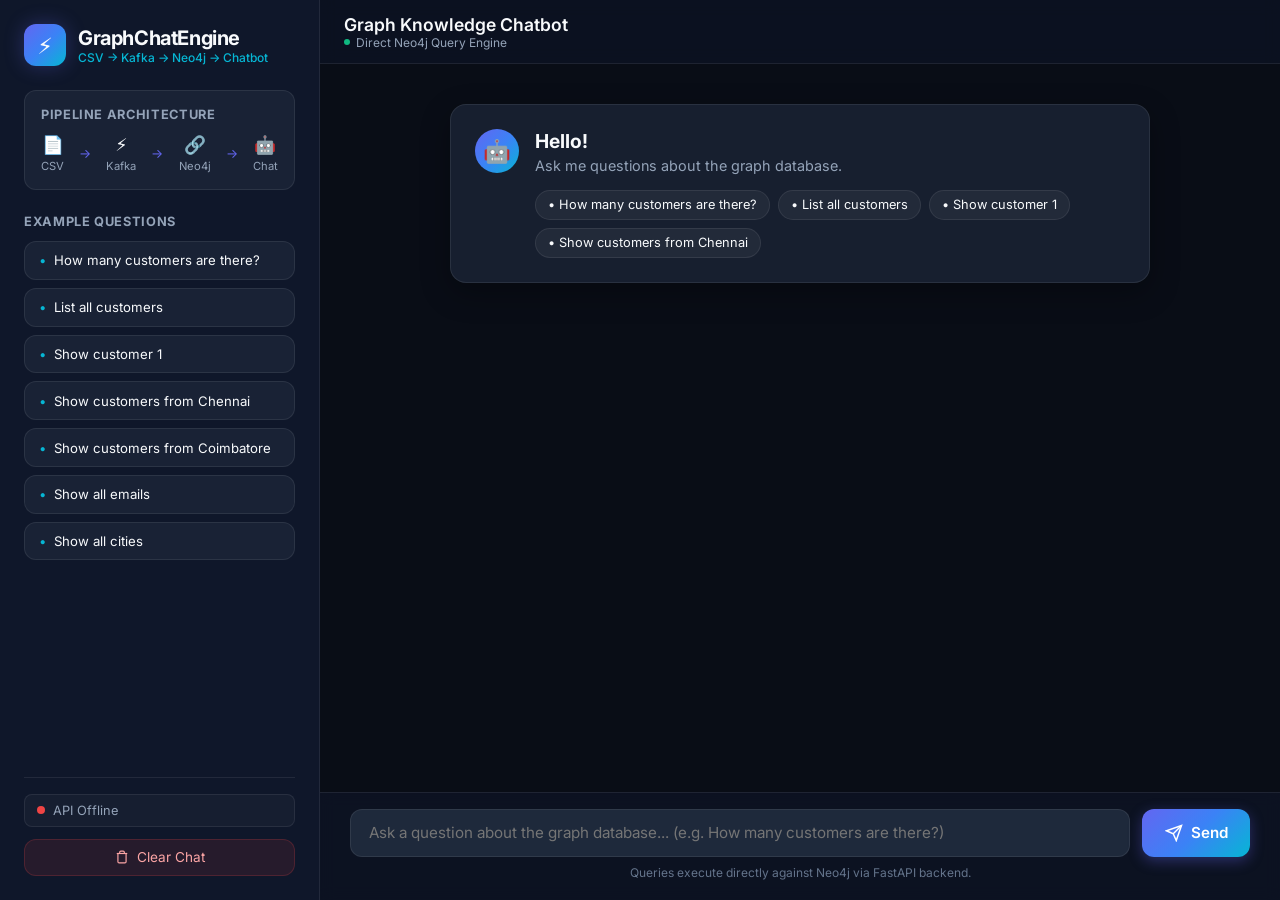
==== ui/index.html @ 2dbe1576 "first & final commit" ====
<!DOCTYPE html>
<html lang="en">
<head>
  <meta charset="UTF-8" />
  <meta name="viewport" content="width=device-width, initial-scale=1.0" />
  <meta name="description" content="GraphChatEngine – CSV → Kafka → Neo4j Knowledge Graph Chatbot Interface" />
  <title>GraphChatEngine | Graph Knowledge Chatbot</title>
  
  <!-- Google Fonts: Inter -->
  <link rel="preconnect" href="https://fonts.googleapis.com">
  <link rel="preconnect" href="https://fonts.gstatic.com" crossorigin>
  <link href="https://fonts.googleapis.com/css2?family=Inter:wght@300;400;500;600;700&display=swap" rel="stylesheet">
  
  <link rel="stylesheet" href="style.css" />
</head>
<body>
  <div class="app-layout">
    <!-- Left Sidebar -->
    <aside class="sidebar">
      <div class="brand">
        <div class="brand-icon">⚡</div>
        <div class="brand-text">
          <h1>GraphChatEngine</h1>
          <p class="subtitle">CSV → Kafka → Neo4j → Chatbot</p>
        </div>
      </div>

      <!-- Pipeline Status Card -->
      <div class="pipeline-card">
        <h3>Pipeline Architecture</h3>
        <div class="pipeline-steps">
          <div class="p-step">
            <span class="p-icon">📄</span>
            <span class="p-name">CSV</span>
          </div>
          <span class="p-arrow">→</span>
          <div class="p-step">
            <span class="p-icon">⚡</span>
            <span class="p-name">Kafka</span>
          </div>
          <span class="p-arrow">→</span>
          <div class="p-step">
            <span class="p-icon">🔗</span>
            <span class="p-name">Neo4j</span>
          </div>
          <span class="p-arrow">→</span>
          <div class="p-step">
            <span class="p-icon">🤖</span>
            <span class="p-name">Chat</span>
          </div>
        </div>
      </div>

      <!-- Quick Example Questions -->
      <div class="sidebar-section">
        <h3>Example Questions</h3>
        <div class="quick-chips">
          <button class="quick-chip" onclick="askPreset('How many customers are there?')">
            <span class="chip-dot">•</span> How many customers are there?
          </button>
          <button class="quick-chip" onclick="askPreset('List all customers')">
            <span class="chip-dot">•</span> List all customers
          </button>
          <button class="quick-chip" onclick="askPreset('Show customer 1')">
            <span class="chip-dot">•</span> Show customer 1
          </button>
          <button class="quick-chip" onclick="askPreset('Show customers from Chennai')">
            <span class="chip-dot">•</span> Show customers from Chennai
          </button>
          <button class="quick-chip" onclick="askPreset('Show customers from Coimbatore')">
            <span class="chip-dot">•</span> Show customers from Coimbatore
          </button>
          <button class="quick-chip" onclick="askPreset('Show all emails')">
            <span class="chip-dot">•</span> Show all emails
          </button>
          <button class="quick-chip" onclick="askPreset('Show all cities')">
            <span class="chip-dot">•</span> Show all cities
          </button>
        </div>
      </div>

      <!-- System Health Indicator -->
      <div class="sidebar-footer">
        <div class="health-badge" id="healthBadge">
          <span class="health-dot" id="healthDot"></span>
          <span id="healthStatus">Checking API...</span>
        </div>
        <button class="clear-btn" id="clearBtnSidebar" onclick="clearChat()">
          <svg width="14" height="14" viewBox="0 0 24 24" fill="none" stroke="currentColor" stroke-width="2">
            <polyline points="3 6 5 6 21 6"></polyline>
            <path d="M19 6v14a2 2 0 0 1-2 2H7a2 2 0 0 1-2-2V6m3 0V4a2 2 0 0 1 2-2h4a2 2 0 0 1 2 2v2"></path>
          </svg>
          Clear Chat
        </button>
      </div>
    </aside>

    <!-- Main Chat Window -->
    <main class="main-chat">
      <!-- Chat Header -->
      <header class="chat-header">
        <div class="header-info">
          <h2>Graph Knowledge Chatbot</h2>
          <span class="connection-status">
            <span class="status-indicator"></span> Direct Neo4j Query Engine
          </span>
        </div>
        <button class="clear-btn-mobile" onclick="clearChat()">Clear Chat</button>
      </header>

      <!-- Scrollable Conversation Log -->
      <div class="chat-log" id="chatLog">
        <!-- Welcome Message -->
        <div class="welcome-card" id="welcomeCard">
          <div class="bot-avatar">🤖</div>
          <div class="welcome-content">
            <h2>Hello!</h2>
            <p>Ask me questions about the graph database.</p>
            <div class="welcome-chips">
              <button class="welcome-chip" onclick="askPreset('How many customers are there?')">
                • How many customers are there?
              </button>
              <button class="welcome-chip" onclick="askPreset('List all customers')">
                • List all customers
              </button>
              <button class="welcome-chip" onclick="askPreset('Show customer 1')">
                • Show customer 1
              </button>
              <button class="welcome-chip" onclick="askPreset('Show customers from Chennai')">
                • Show customers from Chennai
              </button>
            </div>
          </div>
        </div>
      </div>

      <!-- Input Bar -->
      <div class="input-container">
        <form class="chat-form" id="chatForm" onsubmit="handleFormSubmit(event)">
          <input
            type="text"
            id="userInput"
            class="chat-input"
            placeholder="Ask a question about the graph database... (e.g. How many customers are there?)"
            autocomplete="off"
          />
          <button type="submit" id="sendBtn" class="send-btn" title="Send Question">
            <svg width="18" height="18" viewBox="0 0 24 24" fill="none" stroke="currentColor" stroke-width="2">
              <line x1="22" y1="2" x2="11" y2="13"></line>
              <polygon points="22 2 15 22 11 13 2 9 22 2"></polygon>
            </svg>
            <span>Send</span>
          </button>
        </form>
        <div class="input-footer">
          <span>Queries execute directly against Neo4j via FastAPI backend.</span>
        </div>
      </div>
    </main>
  </div>

  <script src="app.js"></script>
</body>
</html>
---- ui/style.css ----
/* =========================================================
   GraphChatEngine – Modern Chatbot UI Stylesheet
   Milestone 07: Frontend Chat Interface
   ========================================================= */

:root {
  --bg-primary: #090d16;
  --bg-secondary: #111827;
  --bg-sidebar: #0f172a;
  --bg-card: rgba(30, 41, 59, 0.7);
  --bg-card-solid: #1e293b;
  
  --border-color: rgba(255, 255, 255, 0.08);
  --border-hover: rgba(99, 102, 241, 0.4);
  
  --accent-primary: #6366f1;
  --accent-secondary: #3b82f6;
  --accent-cyan: #06b6d4;
  --accent-gradient: linear-gradient(135deg, #6366f1 0%, #3b82f6 50%, #06b6d4 100%);
  
  --user-bubble-bg: linear-gradient(135deg, #4f46e5 0%, #2563eb 100%);
  --bot-bubble-bg: #1e293b;
  
  --text-primary: #f8fafc;
  --text-secondary: #94a3b8;
  --text-muted: #64748b;
  
  --success: #10b981;
  --warning: #f59e0b;
  --error: #ef4444;
  
  --font-family: 'Inter', system-ui, -apple-system, sans-serif;
  --radius-lg: 1rem;
  --radius-md: 0.75rem;
  --radius-sm: 0.5rem;
}

*, *::before, *::after {
  box-sizing: border-box;
  margin: 0;
  padding: 0;
}

html, body {
  height: 100%;
  width: 100%;
  font-family: var(--font-family);
  background-color: var(--bg-primary);
  color: var(--text-primary);
  overflow: hidden;
}

/* App Layout */
.app-layout {
  display: flex;
  height: 100vh;
  width: 100vw;
}

/* ---------- Left Sidebar ---------- */
.sidebar {
  width: 320px;
  background-color: var(--bg-sidebar);
  border-right: 1px solid var(--border-color);
  display: flex;
  flex-direction: column;
  padding: 1.5rem;
  gap: 1.5rem;
  flex-shrink: 0;
}

.brand {
  display: flex;
  align-items: center;
  gap: 0.75rem;
}

.brand-icon {
  width: 42px;
  height: 42px;
  background: var(--accent-gradient);
  border-radius: var(--radius-md);
  display: flex;
  align-items: center;
  justify-content: center;
  font-size: 1.4rem;
  box-shadow: 0 0 20px rgba(99, 102, 241, 0.3);
}

.brand-text h1 {
  font-size: 1.25rem;
  font-weight: 700;
  letter-spacing: -0.02em;
}

.brand-text .subtitle {
  font-size: 0.75rem;
  color: var(--accent-cyan);
  font-weight: 500;
}

/* Pipeline Card */
.pipeline-card {
  background: var(--bg-card);
  border: 1px solid var(--border-color);
  border-radius: var(--radius-md);
  padding: 1rem;
}

.pipeline-card h3 {
  font-size: 0.8rem;
  text-transform: uppercase;
  letter-spacing: 0.05em;
  color: var(--text-secondary);
  margin-bottom: 0.75rem;
}

.pipeline-steps {
  display: flex;
  align-items: center;
  justify-content: space-between;
}

.p-step {
  display: flex;
  flex-direction: column;
  align-items: center;
  gap: 0.25rem;
}

.p-icon {
  font-size: 1.1rem;
}

.p-name {
  font-size: 0.7rem;
  color: var(--text-secondary);
}

.p-arrow {
  font-size: 0.8rem;
  color: var(--accent-primary);
}

/* Sidebar Section & Chips */
.sidebar-section {
  display: flex;
  flex-direction: column;
  gap: 0.75rem;
  flex: 1;
  overflow-y: auto;
}

.sidebar-section h3 {
  font-size: 0.8rem;
  text-transform: uppercase;
  letter-spacing: 0.05em;
  color: var(--text-secondary);
}

.quick-chips {
  display: flex;
  flex-direction: column;
  gap: 0.5rem;
}

.quick-chip {
  background: var(--bg-card);
  border: 1px solid var(--border-color);
  border-radius: var(--radius-md);
  color: var(--text-primary);
  padding: 0.65rem 0.85rem;
  font-size: 0.825rem;
  font-family: inherit;
  text-align: left;
  cursor: pointer;
  transition: all 0.2s ease;
  display: flex;
  align-items: center;
  gap: 0.5rem;
}

.quick-chip:hover {
  background: rgba(99, 102, 241, 0.15);
  border-color: var(--accent-primary);
  transform: translateX(4px);
}

.chip-dot {
  color: var(--accent-cyan);
}

/* Sidebar Footer & Health */
.sidebar-footer {
  display: flex;
  flex-direction: column;
  gap: 0.75rem;
  padding-top: 1rem;
  border-top: 1px solid var(--border-color);
}

.health-badge {
  display: flex;
  align-items: center;
  gap: 0.5rem;
  font-size: 0.8rem;
  color: var(--text-secondary);
  background: rgba(255, 255, 255, 0.03);
  padding: 0.5rem 0.75rem;
  border-radius: var(--radius-sm);
  border: 1px solid var(--border-color);
}

.health-dot {
  width: 8px;
  height: 8px;
  border-radius: 50%;
  background-color: var(--warning);
}

.health-dot.online {
  background-color: var(--success);
  box-shadow: 0 0 8px var(--success);
}

.health-dot.offline {
  background-color: var(--error);
}

.clear-btn {
  background: rgba(239, 68, 68, 0.1);
  border: 1px solid rgba(239, 68, 68, 0.2);
  color: #fca5a5;
  padding: 0.6rem 1rem;
  border-radius: var(--radius-md);
  font-size: 0.85rem;
  font-family: inherit;
  cursor: pointer;
  display: flex;
  align-items: center;
  justify-content: center;
  gap: 0.5rem;
  transition: all 0.2s ease;
}

.clear-btn:hover {
  background: rgba(239, 68, 68, 0.2);
  border-color: var(--error);
}

/* ---------- Main Chat Window ---------- */
.main-chat {
  flex: 1;
  display: flex;
  flex-direction: column;
  background-color: var(--bg-primary);
}

.chat-header {
  height: 64px;
  padding: 0 1.5rem;
  border-bottom: 1px solid var(--border-color);
  display: flex;
  align-items: center;
  justify-content: space-between;
  background: rgba(15, 23, 42, 0.5);
  backdrop-filter: blur(8px);
}

.header-info h2 {
  font-size: 1.1rem;
  font-weight: 600;
}

.connection-status {
  font-size: 0.75rem;
  color: var(--text-secondary);
  display: flex;
  align-items: center;
  gap: 0.4rem;
}

.status-indicator {
  width: 6px;
  height: 6px;
  border-radius: 50%;
  background: var(--success);
}

.clear-btn-mobile {
  display: none;
  background: rgba(239, 68, 68, 0.15);
  border: 1px solid rgba(239, 68, 68, 0.3);
  color: #fca5a5;
  padding: 0.4rem 0.75rem;
  border-radius: var(--radius-sm);
  font-size: 0.75rem;
  cursor: pointer;
}

/* Chat Log Area */
.chat-log {
  flex: 1;
  overflow-y: auto;
  padding: 1.5rem;
  display: flex;
  flex-direction: column;
  gap: 1.25rem;
}

/* Welcome Card */
.welcome-card {
  background: var(--bg-card);
  border: 1px solid var(--border-color);
  border-radius: var(--radius-lg);
  padding: 1.5rem;
  display: flex;
  gap: 1rem;
  max-width: 700px;
  margin: 1rem auto;
  box-shadow: 0 10px 30px rgba(0, 0, 0, 0.3);
  animation: fadeIn 0.4s ease;
}

.bot-avatar {
  width: 44px;
  height: 44px;
  background: var(--accent-gradient);
  border-radius: 50%;
  display: flex;
  align-items: center;
  justify-content: center;
  font-size: 1.4rem;
  flex-shrink: 0;
}

.welcome-content h2 {
  font-size: 1.2rem;
  font-weight: 700;
  margin-bottom: 0.25rem;
}

.welcome-content p {
  color: var(--text-secondary);
  font-size: 0.9rem;
  margin-bottom: 1rem;
}

.welcome-chips {
  display: flex;
  flex-wrap: wrap;
  gap: 0.5rem;
}

.welcome-chip {
  background: rgba(255, 255, 255, 0.05);
  border: 1px solid var(--border-color);
  color: var(--text-primary);
  padding: 0.4rem 0.75rem;
  border-radius: 20px;
  font-size: 0.8rem;
  font-family: inherit;
  cursor: pointer;
  transition: all 0.2s ease;
}

.welcome-chip:hover {
  background: rgba(99, 102, 241, 0.2);
  border-color: var(--accent-primary);
}

/* Message Rows & Bubbles */
.message-row {
  display: flex;
  gap: 0.75rem;
  max-width: 80%;
  animation: messageSlide 0.3s cubic-bezier(0.16, 1, 0.3, 1);
}

.message-row.user {
  align-self: flex-end;
  flex-direction: row-reverse;
}

.message-row.bot {
  align-self: flex-start;
}

.avatar {
  width: 34px;
  height: 34px;
  border-radius: 50%;
  display: flex;
  align-items: center;
  justify-content: center;
  font-size: 1rem;
  flex-shrink: 0;
}

.user .avatar {
  background: var(--accent-secondary);
}

.bot .avatar {
  background: var(--accent-primary);
}

.bubble-container {
  display: flex;
  flex-direction: column;
  gap: 0.25rem;
}

.user .bubble-container {
  align-items: flex-end;
}

.bot .bubble-container {
  align-items: flex-start;
}

.bubble {
  padding: 0.85rem 1.15rem;
  border-radius: 1.25rem;
  font-size: 0.925rem;
  line-height: 1.5;
  white-space: pre-wrap;
  word-break: break-word;
  box-shadow: 0 4px 12px rgba(0, 0, 0, 0.15);
}

.user .bubble {
  background: var(--user-bubble-bg);
  color: white;
  border-bottom-right-radius: 0.25rem;
}

.bot .bubble {
  background: var(--bot-bubble-bg);
  color: var(--text-primary);
  border: 1px solid var(--border-color);
  border-bottom-left-radius: 0.25rem;
}

.message-meta {
  font-size: 0.7rem;
  color: var(--text-muted);
  padding: 0 0.25rem;
}

/* Typing Indicator Bubble */
.typing-indicator {
  display: flex;
  align-items: center;
  gap: 4px;
  padding: 0.75rem 1rem;
  background: var(--bot-bubble-bg);
  border: 1px solid var(--border-color);
  border-radius: 1.25rem;
  border-bottom-left-radius: 0.25rem;
  width: fit-content;
}

.typing-dot {
  width: 6px;
  height: 6px;
  background: var(--text-secondary);
  border-radius: 50%;
  animation: typingBounce 1.4s infinite ease-in-out both;
}

.typing-dot:nth-child(1) { animation-delay: -0.32s; }
.typing-dot:nth-child(2) { animation-delay: -0.16s; }

/* Input Bar */
.input-container {
  padding: 1rem 1.5rem 1.25rem;
  border-top: 1px solid var(--border-color);
  background: rgba(15, 23, 42, 0.6);
  backdrop-filter: blur(8px);
}

.chat-form {
  display: flex;
  gap: 0.75rem;
  max-width: 900px;
  margin: 0 auto;
}

.chat-input {
  flex: 1;
  background: var(--bg-card-solid);
  border: 1px solid var(--border-color);
  border-radius: var(--radius-md);
  padding: 0.85rem 1.15rem;
  color: var(--text-primary);
  font-size: 0.95rem;
  font-family: inherit;
  outline: none;
  transition: all 0.2s ease;
}

.chat-input:focus {
  border-color: var(--accent-primary);
  box-shadow: 0 0 0 3px rgba(99, 102, 241, 0.2);
}

.send-btn {
  background: var(--accent-gradient);
  border: none;
  color: white;
  padding: 0.85rem 1.4rem;
  border-radius: var(--radius-md);
  font-weight: 600;
  font-size: 0.95rem;
  font-family: inherit;
  cursor: pointer;
  display: flex;
  align-items: center;
  gap: 0.5rem;
  transition: all 0.2s ease;
  box-shadow: 0 4px 14px rgba(99, 102, 241, 0.35);
}

.send-btn:hover {
  transform: translateY(-1px);
  box-shadow: 0 6px 20px rgba(99, 102, 241, 0.5);
}

.send-btn:active {
  transform: translateY(0);
}

.input-footer {
  text-align: center;
  font-size: 0.75rem;
  color: var(--text-muted);
  margin-top: 0.5rem;
}

/* Animations */
@keyframes fadeIn {
  from { opacity: 0; transform: translateY(10px); }
  to { opacity: 1; transform: translateY(0); }
}

@keyframes messageSlide {
  from { opacity: 0; transform: translateY(8px); }
  to { opacity: 1; transform: translateY(0); }
}

@keyframes typingBounce {
  0%, 80%, 100% { transform: scale(0); }
  40% { transform: scale(1); }
}

/* Responsive Breakpoints */
@media (max-width: 768px) {
  .sidebar { display: none; }
  .clear-btn-mobile { display: block; }
  .message-row { max-width: 90%; }
}
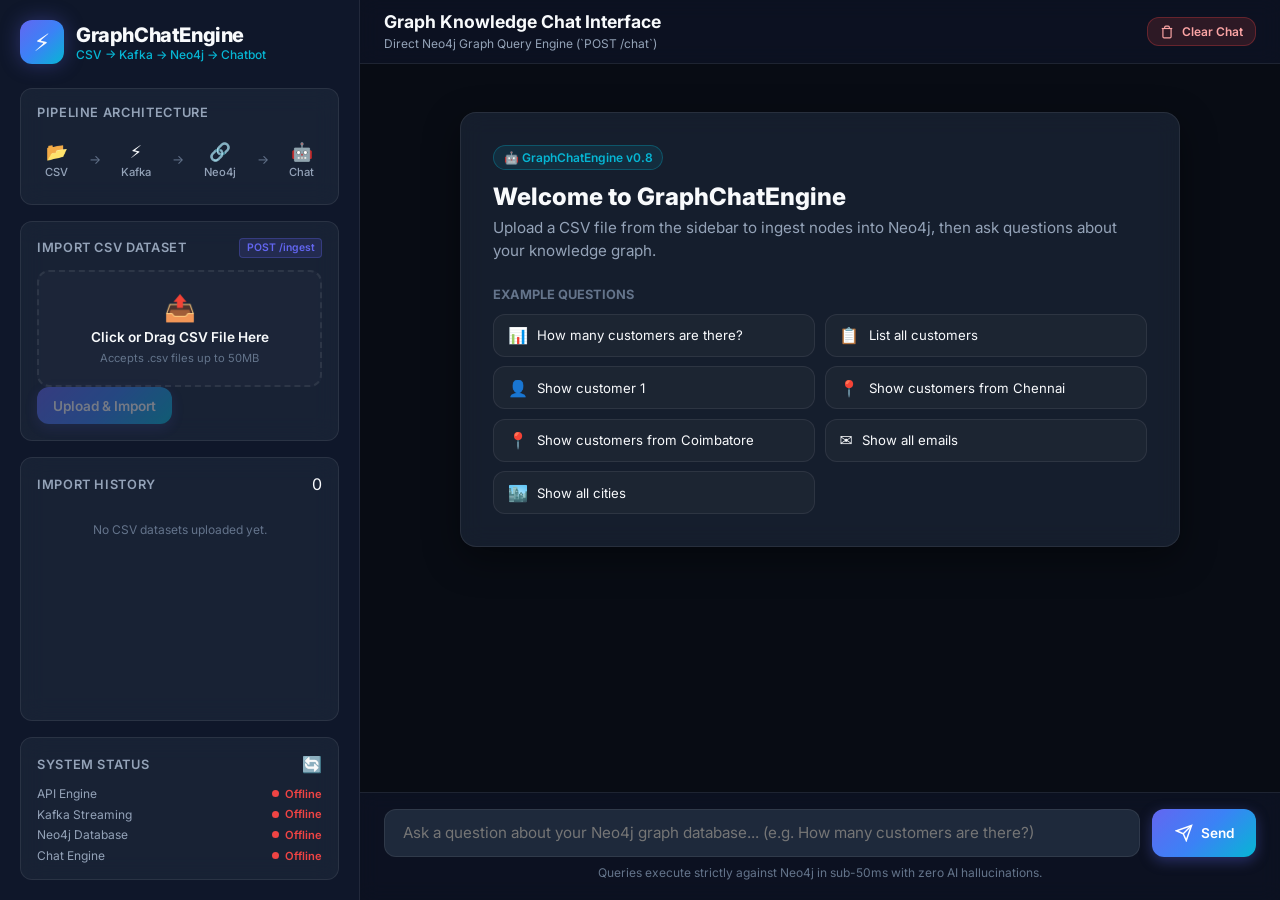
==== commit 5744250f: "update UI" ====
--- a/ui/index.html
+++ b/ui/index.html
@@ -3,20 +3,23 @@
 <head>
   <meta charset="UTF-8" />
   <meta name="viewport" content="width=device-width, initial-scale=1.0" />
-  <meta name="description" content="GraphChatEngine – CSV → Kafka → Neo4j Knowledge Graph Chatbot Interface" />
-  <title>GraphChatEngine | Graph Knowledge Chatbot</title>
+  <meta name="description" content="GraphChatEngine – CSV → Kafka → Neo4j Knowledge Graph Chatbot & Dashboard" />
+  <title>GraphChatEngine | Real-Time Knowledge Graph Dashboard</title>
   
   <!-- Google Fonts: Inter -->
   <link rel="preconnect" href="https://fonts.googleapis.com">
   <link rel="preconnect" href="https://fonts.gstatic.com" crossorigin>
-  <link href="https://fonts.googleapis.com/css2?family=Inter:wght@300;400;500;600;700&display=swap" rel="stylesheet">
+  <link href="https://fonts.googleapis.com/css2?family=Inter:wght@300;400;500;600;700;800&display=swap" rel="stylesheet">
   
   <link rel="stylesheet" href="style.css" />
 </head>
 <body>
-  <div class="app-layout">
-    <!-- Left Sidebar -->
+  <div class="app-dashboard">
+    
+    <!-- LEFT SIDEBAR -->
     <aside class="sidebar">
+      
+      <!-- Brand & Header -->
       <div class="brand">
         <div class="brand-icon">⚡</div>
         <div class="brand-text">
@@ -26,125 +29,226 @@
       </div>
 
       <!-- Pipeline Status Card -->
-      <div class="pipeline-card">
-        <h3>Pipeline Architecture</h3>
-        <div class="pipeline-steps">
-          <div class="p-step">
-            <span class="p-icon">📄</span>
-            <span class="p-name">CSV</span>
-          </div>
-          <span class="p-arrow">→</span>
-          <div class="p-step">
-            <span class="p-icon">⚡</span>
-            <span class="p-name">Kafka</span>
-          </div>
-          <span class="p-arrow">→</span>
-          <div class="p-step">
-            <span class="p-icon">🔗</span>
-            <span class="p-name">Neo4j</span>
-          </div>
-          <span class="p-arrow">→</span>
-          <div class="p-step">
-            <span class="p-icon">🤖</span>
-            <span class="p-name">Chat</span>
-          </div>
-        </div>
-      </div>
-
-      <!-- Quick Example Questions -->
-      <div class="sidebar-section">
-        <h3>Example Questions</h3>
-        <div class="quick-chips">
-          <button class="quick-chip" onclick="askPreset('How many customers are there?')">
-            <span class="chip-dot">•</span> How many customers are there?
+      <div class="card pipeline-card">
+        <div class="card-header">
+          <h3>Pipeline Architecture</h3>
+          <span class="live-dot pulse"></span>
+        </div>
+        <div class="pipeline-flow">
+          <div class="pipe-step" id="pipeCsv">
+            <span class="pipe-icon">📂</span>
+            <span class="pipe-label">CSV</span>
+          </div>
+          <span class="pipe-arrow" id="arrow1">→</span>
+          <div class="pipe-step" id="pipeKafka">
+            <span class="pipe-icon">⚡</span>
+            <span class="pipe-label">Kafka</span>
+          </div>
+          <span class="pipe-arrow" id="arrow2">→</span>
+          <div class="pipe-step" id="pipeNeo4j">
+            <span class="pipe-icon">🔗</span>
+            <span class="pipe-label">Neo4j</span>
+          </div>
+          <span class="pipe-arrow" id="arrow3">→</span>
+          <div class="pipe-step" id="pipeChat">
+            <span class="pipe-icon">🤖</span>
+            <span class="pipe-label">Chat</span>
+          </div>
+        </div>
+      </div>
+
+      <!-- CSV Upload Section -->
+      <div class="card upload-card" id="uploadCardSection">
+        <div class="card-header">
+          <h3>Import CSV Dataset</h3>
+          <span class="badge-mini">POST /ingest</span>
+        </div>
+
+        <form id="uploadForm" onsubmit="handleCsvUpload(event)">
+          <div class="file-drop-area" id="dropArea">
+            <input type="file" id="csvFileInput" accept=".csv" class="file-input" onchange="handleFileSelect(event)" />
+            <div class="drop-content" id="dropContent">
+              <span class="upload-icon">📤</span>
+              <p class="drop-text" id="dropText">Click or Drag CSV File Here</p>
+              <span class="drop-sub">Accepts .csv files up to 50MB</span>
+            </div>
+          </div>
+
+          <!-- Progress Bar Container (Hidden by default) -->
+          <div class="progress-container hidden" id="progressContainer">
+            <div class="progress-status">
+              <span id="progressStage">Uploading...</span>
+              <span id="progressPercent">0%</span>
+            </div>
+            <div class="progress-track">
+              <div class="progress-bar" id="progressBar"></div>
+            </div>
+          </div>
+
+          <button type="submit" id="uploadBtn" class="btn btn-primary" disabled>
+            <span>Upload & Import</span>
           </button>
-          <button class="quick-chip" onclick="askPreset('List all customers')">
-            <span class="chip-dot">•</span> List all customers
-          </button>
-          <button class="quick-chip" onclick="askPreset('Show customer 1')">
-            <span class="chip-dot">•</span> Show customer 1
-          </button>
-          <button class="quick-chip" onclick="askPreset('Show customers from Chennai')">
-            <span class="chip-dot">•</span> Show customers from Chennai
-          </button>
-          <button class="quick-chip" onclick="askPreset('Show customers from Coimbatore')">
-            <span class="chip-dot">•</span> Show customers from Coimbatore
-          </button>
-          <button class="quick-chip" onclick="askPreset('Show all emails')">
-            <span class="chip-dot">•</span> Show all emails
-          </button>
-          <button class="quick-chip" onclick="askPreset('Show all cities')">
-            <span class="chip-dot">•</span> Show all cities
-          </button>
-        </div>
-      </div>
-
-      <!-- System Health Indicator -->
-      <div class="sidebar-footer">
-        <div class="health-badge" id="healthBadge">
-          <span class="health-dot" id="healthDot"></span>
-          <span id="healthStatus">Checking API...</span>
-        </div>
-        <button class="clear-btn" id="clearBtnSidebar" onclick="clearChat()">
-          <svg width="14" height="14" viewBox="0 0 24 24" fill="none" stroke="currentColor" stroke-width="2">
-            <polyline points="3 6 5 6 21 6"></polyline>
-            <path d="M19 6v14a2 2 0 0 1-2 2H7a2 2 0 0 1-2-2V6m3 0V4a2 2 0 0 1 2-2h4a2 2 0 0 1 2 2v2"></path>
-          </svg>
-          Clear Chat
-        </button>
-      </div>
+        </form>
+
+        <!-- Upload Result Card (Displayed after successful ingest) -->
+        <div class="upload-result hidden" id="uploadResult">
+          <div class="result-header">
+            <span class="success-icon">✅</span>
+            <div>
+              <h4 id="resultFilename">customers.csv</h4>
+              <span class="result-status">Imported Successfully</span>
+            </div>
+          </div>
+          <div class="result-details">
+            <div class="res-row"><span>Rows Imported:</span> <strong id="resultRows">20</strong></div>
+            <div class="res-row"><span>Kafka Published:</span> <strong id="resultMessages">20</strong></div>
+            <div class="res-row"><span>Job ID:</span> <code id="resultJobId">bc123...</code></div>
+          </div>
+          <button class="btn btn-outline-sm" onclick="resetUploadForm()">Upload Another File</button>
+        </div>
+      </div>
+
+      <!-- Dataset Information Summary -->
+      <div class="card dataset-summary hidden" id="datasetSummaryCard">
+        <div class="card-header">
+          <h3>Active Dataset</h3>
+        </div>
+        <div class="summary-grid">
+          <div class="summary-item">
+            <span class="lbl">Dataset Name</span>
+            <strong id="dsName">-</strong>
+          </div>
+          <div class="summary-item">
+            <span class="lbl">Total Rows</span>
+            <strong id="dsRows">-</strong>
+          </div>
+          <div class="summary-item">
+            <span class="lbl">Graph Nodes</span>
+            <strong id="dsNodes">-</strong>
+          </div>
+          <div class="summary-item">
+            <span class="lbl">Last Imported</span>
+            <strong id="dsTime">-</strong>
+          </div>
+        </div>
+      </div>
+
+      <!-- Import History -->
+      <div class="card history-card">
+        <div class="card-header">
+          <h3>Import History</h3>
+          <span class="count-badge" id="historyCount">0</span>
+        </div>
+        <div class="history-list" id="historyList">
+          <div class="empty-history" id="emptyHistory">No CSV datasets uploaded yet.</div>
+        </div>
+      </div>
+
+      <!-- System Status Monitors -->
+      <div class="card status-card">
+        <div class="card-header">
+          <h3>System Status</h3>
+          <span class="refresh-icon" onclick="checkAllSystemStatus()" title="Refresh Status">🔄</span>
+        </div>
+        <div class="status-list">
+          <div class="status-row">
+            <span>API Engine</span>
+            <span class="st-badge" id="stApi"><span class="dot"></span> Checking...</span>
+          </div>
+          <div class="status-row">
+            <span>Kafka Streaming</span>
+            <span class="st-badge" id="stKafka"><span class="dot"></span> Checking...</span>
+          </div>
+          <div class="status-row">
+            <span>Neo4j Database</span>
+            <span class="st-badge" id="stNeo4j"><span class="dot"></span> Checking...</span>
+          </div>
+          <div class="status-row">
+            <span>Chat Engine</span>
+            <span class="st-badge" id="stChat"><span class="dot"></span> Checking...</span>
+          </div>
+        </div>
+      </div>
+
     </aside>
 
-    <!-- Main Chat Window -->
+    <!-- RIGHT MAIN CHAT AREA -->
     <main class="main-chat">
+      
       <!-- Chat Header -->
       <header class="chat-header">
-        <div class="header-info">
-          <h2>Graph Knowledge Chatbot</h2>
-          <span class="connection-status">
-            <span class="status-indicator"></span> Direct Neo4j Query Engine
-          </span>
-        </div>
-        <button class="clear-btn-mobile" onclick="clearChat()">Clear Chat</button>
+        <div class="header-left">
+          <h2>Graph Knowledge Chat Interface</h2>
+          <span class="header-sub">Direct Neo4j Graph Query Engine (`POST /chat`)</span>
+        </div>
+        <div class="header-actions">
+          <button class="btn btn-secondary-sm" onclick="clearChat()">
+            <svg width="14" height="14" viewBox="0 0 24 24" fill="none" stroke="currentColor" stroke-width="2">
+              <polyline points="3 6 5 6 21 6"></polyline>
+              <path d="M19 6v14a2 2 0 0 1-2 2H7a2 2 0 0 1-2-2V6m3 0V4a2 2 0 0 1 2-2h4a2 2 0 0 1 2 2v2"></path>
+            </svg>
+            Clear Chat
+          </button>
+        </div>
       </header>
 
-      <!-- Scrollable Conversation Log -->
+      <!-- Scrollable Conversation Area -->
       <div class="chat-log" id="chatLog">
-        <!-- Welcome Message -->
-        <div class="welcome-card" id="welcomeCard">
-          <div class="bot-avatar">🤖</div>
-          <div class="welcome-content">
-            <h2>Hello!</h2>
-            <p>Ask me questions about the graph database.</p>
-            <div class="welcome-chips">
-              <button class="welcome-chip" onclick="askPreset('How many customers are there?')">
-                • How many customers are there?
-              </button>
-              <button class="welcome-chip" onclick="askPreset('List all customers')">
-                • List all customers
-              </button>
-              <button class="welcome-chip" onclick="askPreset('Show customer 1')">
-                • Show customer 1
-              </button>
-              <button class="welcome-chip" onclick="askPreset('Show customers from Chennai')">
-                • Show customers from Chennai
-              </button>
-            </div>
-          </div>
-        </div>
-      </div>
-
-      <!-- Input Bar -->
-      <div class="input-container">
-        <form class="chat-form" id="chatForm" onsubmit="handleFormSubmit(event)">
+        
+        <!-- Welcome Screen -->
+        <div class="welcome-screen" id="welcomeCard">
+          <div class="welcome-badge">🤖 GraphChatEngine v0.8</div>
+          <h2>Welcome to GraphChatEngine</h2>
+          <p>Upload a CSV file from the sidebar to ingest nodes into Neo4j, then ask questions about your knowledge graph.</p>
+
+          <div class="welcome-examples">
+            <h3>Example Questions</h3>
+            <div class="chips-grid">
+              <button class="chip-btn" onclick="askPreset('How many customers are there?')">
+                <span class="chip-icon">📊</span>
+                <span>How many customers are there?</span>
+              </button>
+              <button class="chip-btn" onclick="askPreset('List all customers')">
+                <span class="chip-icon">📋</span>
+                <span>List all customers</span>
+              </button>
+              <button class="chip-btn" onclick="askPreset('Show customer 1')">
+                <span class="chip-icon">👤</span>
+                <span>Show customer 1</span>
+              </button>
+              <button class="chip-btn" onclick="askPreset('Show customers from Chennai')">
+                <span class="chip-icon">📍</span>
+                <span>Show customers from Chennai</span>
+              </button>
+              <button class="chip-btn" onclick="askPreset('Show customers from Coimbatore')">
+                <span class="chip-icon">📍</span>
+                <span>Show customers from Coimbatore</span>
+              </button>
+              <button class="chip-btn" onclick="askPreset('Show all emails')">
+                <span class="chip-icon">✉️</span>
+                <span>Show all emails</span>
+              </button>
+              <button class="chip-btn" onclick="askPreset('Show all cities')">
+                <span class="chip-icon">🏙️</span>
+                <span>Show all cities</span>
+              </button>
+            </div>
+          </div>
+        </div>
+
+      </div>
+
+      <!-- Chat Bottom Input Bar -->
+      <div class="chat-input-bar">
+        <form class="chat-form" id="chatForm" onsubmit="handleChatSubmit(event)">
           <input
             type="text"
             id="userInput"
             class="chat-input"
-            placeholder="Ask a question about the graph database... (e.g. How many customers are there?)"
+            placeholder="Ask a question about your Neo4j graph database... (e.g. How many customers are there?)"
             autocomplete="off"
           />
-          <button type="submit" id="sendBtn" class="send-btn" title="Send Question">
+          <button type="submit" id="sendBtn" class="btn btn-gradient">
             <svg width="18" height="18" viewBox="0 0 24 24" fill="none" stroke="currentColor" stroke-width="2">
               <line x1="22" y1="2" x2="11" y2="13"></line>
               <polygon points="22 2 15 22 11 13 2 9 22 2"></polygon>
@@ -153,10 +257,12 @@
           </button>
         </form>
         <div class="input-footer">
-          <span>Queries execute directly against Neo4j via FastAPI backend.</span>
-        </div>
-      </div>
+          <span>Queries execute strictly against Neo4j in sub-50ms with zero AI hallucinations.</span>
+        </div>
+      </div>
+
     </main>
+
   </div>
 
   <script src="app.js"></script>
--- a/ui/style.css
+++ b/ui/style.css
@@ -1,35 +1,34 @@
 /* =========================================================
-   GraphChatEngine – Modern Chatbot UI Stylesheet
-   Milestone 07: Frontend Chat Interface
+   GraphChatEngine – Professional Dashboard & Chat CSS
    ========================================================= */
 
 :root {
-  --bg-primary: #090d16;
-  --bg-secondary: #111827;
+  --bg-dark: #080c14;
   --bg-sidebar: #0f172a;
-  --bg-card: rgba(30, 41, 59, 0.7);
-  --bg-card-solid: #1e293b;
+  --bg-card: rgba(30, 41, 59, 0.65);
+  --bg-card-hover: rgba(30, 41, 59, 0.9);
+  --bg-input: #1e293b;
   
   --border-color: rgba(255, 255, 255, 0.08);
-  --border-hover: rgba(99, 102, 241, 0.4);
+  --border-active: rgba(99, 102, 241, 0.5);
   
-  --accent-primary: #6366f1;
-  --accent-secondary: #3b82f6;
-  --accent-cyan: #06b6d4;
-  --accent-gradient: linear-gradient(135deg, #6366f1 0%, #3b82f6 50%, #06b6d4 100%);
+  --primary-accent: #6366f1;
+  --secondary-accent: #3b82f6;
+  --cyan-accent: #06b6d4;
+  --purple-accent: #8b5cf6;
   
-  --user-bubble-bg: linear-gradient(135deg, #4f46e5 0%, #2563eb 100%);
-  --bot-bubble-bg: #1e293b;
+  --gradient-main: linear-gradient(135deg, #6366f1 0%, #3b82f6 50%, #06b6d4 100%);
+  --gradient-user: linear-gradient(135deg, #4f46e5 0%, #2563eb 100%);
   
-  --text-primary: #f8fafc;
-  --text-secondary: #94a3b8;
+  --text-main: #f8fafc;
+  --text-sub: #94a3b8;
   --text-muted: #64748b;
   
-  --success: #10b981;
-  --warning: #f59e0b;
-  --error: #ef4444;
+  --status-online: #10b981;
+  --status-warning: #f59e0b;
+  --status-offline: #ef4444;
   
-  --font-family: 'Inter', system-ui, -apple-system, sans-serif;
+  --font: 'Inter', system-ui, -apple-system, sans-serif;
   --radius-lg: 1rem;
   --radius-md: 0.75rem;
   --radius-sm: 0.5rem;
@@ -44,216 +43,360 @@
 html, body {
   height: 100%;
   width: 100%;
-  font-family: var(--font-family);
-  background-color: var(--bg-primary);
-  color: var(--text-primary);
+  font-family: var(--font);
+  background-color: var(--bg-dark);
+  color: var(--text-main);
   overflow: hidden;
 }
 
-/* App Layout */
-.app-layout {
+/* Dashboard Layout */
+.app-dashboard {
   display: flex;
   height: 100vh;
   width: 100vw;
 }
 
-/* ---------- Left Sidebar ---------- */
+/* ---------- LEFT SIDEBAR ---------- */
 .sidebar {
-  width: 320px;
+  width: 360px;
   background-color: var(--bg-sidebar);
   border-right: 1px solid var(--border-color);
   display: flex;
   flex-direction: column;
-  padding: 1.5rem;
-  gap: 1.5rem;
+  padding: 1.25rem;
+  gap: 1rem;
+  overflow-y: auto;
   flex-shrink: 0;
 }
 
+/* Brand */
 .brand {
   display: flex;
   align-items: center;
   gap: 0.75rem;
+  padding-bottom: 0.5rem;
 }
 
 .brand-icon {
-  width: 42px;
-  height: 42px;
-  background: var(--accent-gradient);
+  width: 44px;
+  height: 44px;
+  background: var(--gradient-main);
   border-radius: var(--radius-md);
   display: flex;
   align-items: center;
   justify-content: center;
-  font-size: 1.4rem;
-  box-shadow: 0 0 20px rgba(99, 102, 241, 0.3);
+  font-size: 1.5rem;
+  box-shadow: 0 0 20px rgba(99, 102, 241, 0.35);
 }
 
 .brand-text h1 {
   font-size: 1.25rem;
-  font-weight: 700;
+  font-weight: 800;
   letter-spacing: -0.02em;
 }
 
 .brand-text .subtitle {
   font-size: 0.75rem;
-  color: var(--accent-cyan);
+  color: var(--cyan-accent);
   font-weight: 500;
 }
 
-/* Pipeline Card */
-.pipeline-card {
+/* Generic Card */
+.card {
   background: var(--bg-card);
+  backdrop-filter: blur(12px);
   border: 1px solid var(--border-color);
   border-radius: var(--radius-md);
   padding: 1rem;
-}
-
-.pipeline-card h3 {
+  display: flex;
+  flex-direction: column;
+  gap: 0.75rem;
+}
+
+.card-header {
+  display: flex;
+  align-items: center;
+  justify-content: space-between;
+}
+
+.card-header h3 {
   font-size: 0.8rem;
   text-transform: uppercase;
   letter-spacing: 0.05em;
-  color: var(--text-secondary);
-  margin-bottom: 0.75rem;
-}
-
-.pipeline-steps {
+  color: var(--text-sub);
+  font-weight: 600;
+}
+
+.badge-mini {
+  font-size: 0.65rem;
+  background: rgba(99, 102, 241, 0.15);
+  border: 1px solid rgba(99, 102, 241, 0.3);
+  color: var(--primary-accent);
+  padding: 0.15rem 0.4rem;
+  border-radius: 4px;
+  font-weight: 600;
+}
+
+/* Pipeline Status */
+.pipeline-flow {
   display: flex;
   align-items: center;
   justify-content: space-between;
-}
-
-.p-step {
-  display: flex;
-  flex-direction: column;
-  align-items: center;
-  gap: 0.25rem;
-}
-
-.p-icon {
-  font-size: 1.1rem;
-}
-
-.p-name {
-  font-size: 0.7rem;
-  color: var(--text-secondary);
-}
-
-.p-arrow {
-  font-size: 0.8rem;
-  color: var(--accent-primary);
-}
-
-/* Sidebar Section & Chips */
-.sidebar-section {
-  display: flex;
-  flex-direction: column;
-  gap: 0.75rem;
-  flex: 1;
-  overflow-y: auto;
-}
-
-.sidebar-section h3 {
-  font-size: 0.8rem;
-  text-transform: uppercase;
-  letter-spacing: 0.05em;
-  color: var(--text-secondary);
-}
-
-.quick-chips {
-  display: flex;
-  flex-direction: column;
-  gap: 0.5rem;
-}
-
-.quick-chip {
-  background: var(--bg-card);
-  border: 1px solid var(--border-color);
-  border-radius: var(--radius-md);
-  color: var(--text-primary);
-  padding: 0.65rem 0.85rem;
-  font-size: 0.825rem;
-  font-family: inherit;
-  text-align: left;
+  padding: 0.25rem 0;
+}
+
+.pipe-step {
+  display: flex;
+  flex-direction: column;
+  align-items: center;
+  gap: 0.2rem;
+  padding: 0.3rem 0.5rem;
+  border-radius: var(--radius-sm);
+  transition: all 0.3s ease;
+}
+
+.pipe-step.active {
+  background: rgba(99, 102, 241, 0.25);
+  box-shadow: 0 0 12px rgba(99, 102, 241, 0.4);
+}
+
+.pipe-icon { font-size: 1.1rem; }
+.pipe-label { font-size: 0.7rem; color: var(--text-sub); font-weight: 500; }
+.pipe-arrow { font-size: 0.8rem; color: var(--text-muted); transition: color 0.3s; }
+.pipe-arrow.active { color: var(--cyan-accent); }
+
+/* File Drop Area */
+.file-drop-area {
+  position: relative;
+  border: 2px dashed var(--border-color);
+  border-radius: var(--radius-md);
+  padding: 1.25rem 1rem;
+  text-align: center;
   cursor: pointer;
   transition: all 0.2s ease;
-  display: flex;
-  align-items: center;
-  gap: 0.5rem;
-}
-
-.quick-chip:hover {
-  background: rgba(99, 102, 241, 0.15);
-  border-color: var(--accent-primary);
-  transform: translateX(4px);
-}
-
-.chip-dot {
-  color: var(--accent-cyan);
-}
-
-/* Sidebar Footer & Health */
-.sidebar-footer {
-  display: flex;
-  flex-direction: column;
-  gap: 0.75rem;
-  padding-top: 1rem;
-  border-top: 1px solid var(--border-color);
-}
-
-.health-badge {
-  display: flex;
-  align-items: center;
-  gap: 0.5rem;
-  font-size: 0.8rem;
-  color: var(--text-secondary);
-  background: rgba(255, 255, 255, 0.03);
-  padding: 0.5rem 0.75rem;
-  border-radius: var(--radius-sm);
-  border: 1px solid var(--border-color);
-}
-
-.health-dot {
-  width: 8px;
-  height: 8px;
-  border-radius: 50%;
-  background-color: var(--warning);
-}
-
-.health-dot.online {
-  background-color: var(--success);
-  box-shadow: 0 0 8px var(--success);
-}
-
-.health-dot.offline {
-  background-color: var(--error);
-}
-
-.clear-btn {
-  background: rgba(239, 68, 68, 0.1);
-  border: 1px solid rgba(239, 68, 68, 0.2);
-  color: #fca5a5;
-  padding: 0.6rem 1rem;
-  border-radius: var(--radius-md);
+  background: rgba(255, 255, 255, 0.02);
+}
+
+.file-drop-area:hover, .file-drop-area.dragover {
+  border-color: var(--primary-accent);
+  background: rgba(99, 102, 241, 0.08);
+}
+
+.file-input {
+  position: absolute;
+  top: 0; left: 0; width: 100%; height: 100%;
+  opacity: 0;
+  cursor: pointer;
+}
+
+.drop-content {
+  display: flex;
+  flex-direction: column;
+  align-items: center;
+  gap: 0.4rem;
+}
+
+.upload-icon { font-size: 1.6rem; }
+.drop-text { font-size: 0.85rem; font-weight: 600; color: var(--text-main); }
+.drop-sub { font-size: 0.7rem; color: var(--text-muted); }
+
+/* Buttons */
+.btn {
+  font-family: inherit;
   font-size: 0.85rem;
-  font-family: inherit;
+  font-weight: 600;
+  padding: 0.65rem 1rem;
+  border-radius: var(--radius-md);
+  border: none;
   cursor: pointer;
+  transition: all 0.2s ease;
   display: flex;
   align-items: center;
   justify-content: center;
   gap: 0.5rem;
-  transition: all 0.2s ease;
-}
-
-.clear-btn:hover {
-  background: rgba(239, 68, 68, 0.2);
-  border-color: var(--error);
-}
-
-/* ---------- Main Chat Window ---------- */
+}
+
+.btn-primary {
+  background: var(--gradient-main);
+  color: white;
+  box-shadow: 0 4px 14px rgba(99, 102, 241, 0.3);
+}
+
+.btn-primary:hover:not(:disabled) {
+  transform: translateY(-1px);
+  box-shadow: 0 6px 20px rgba(99, 102, 241, 0.5);
+}
+
+.btn-primary:disabled {
+  opacity: 0.4;
+  cursor: not-allowed;
+}
+
+.btn-outline-sm {
+  background: transparent;
+  border: 1px solid var(--border-color);
+  color: var(--text-sub);
+  font-size: 0.75rem;
+  padding: 0.4rem 0.75rem;
+  width: 100%;
+}
+
+.btn-outline-sm:hover {
+  border-color: var(--primary-accent);
+  color: var(--text-main);
+}
+
+.btn-secondary-sm {
+  background: rgba(239, 68, 68, 0.15);
+  border: 1px solid rgba(239, 68, 68, 0.3);
+  color: #fca5a5;
+  font-size: 0.75rem;
+  padding: 0.4rem 0.75rem;
+}
+
+.btn-secondary-sm:hover {
+  background: rgba(239, 68, 68, 0.3);
+}
+
+/* Progress Bar */
+.progress-container {
+  display: flex;
+  flex-direction: column;
+  gap: 0.3rem;
+}
+
+.progress-status {
+  display: flex;
+  justify-content: space-between;
+  font-size: 0.75rem;
+  color: var(--cyan-accent);
+}
+
+.progress-track {
+  height: 6px;
+  background: var(--bg-input);
+  border-radius: 3px;
+  overflow: hidden;
+}
+
+.progress-bar {
+  height: 100%;
+  width: 0%;
+  background: var(--gradient-main);
+  transition: width 0.3s ease;
+}
+
+/* Upload Result Card */
+.upload-result {
+  background: rgba(16, 185, 129, 0.1);
+  border: 1px solid rgba(16, 185, 129, 0.3);
+  border-radius: var(--radius-md);
+  padding: 0.85rem;
+  display: flex;
+  flex-direction: column;
+  gap: 0.6rem;
+}
+
+.result-header {
+  display: flex;
+  align-items: center;
+  gap: 0.6rem;
+}
+
+.result-header h4 { font-size: 0.875rem; font-weight: 700; }
+.result-status { font-size: 0.7rem; color: var(--status-online); font-weight: 600; }
+
+.result-details {
+  font-size: 0.75rem;
+  display: flex;
+  flex-direction: column;
+  gap: 0.25rem;
+}
+
+.res-row { display: flex; justify-content: space-between; color: var(--text-sub); }
+.res-row code { background: rgba(0,0,0,0.3); padding: 0.1rem 0.3rem; border-radius: 3px; color: var(--cyan-accent); }
+
+/* Dataset Summary */
+.summary-grid {
+  display: grid;
+  grid-template-columns: 1fr 1fr;
+  gap: 0.5rem;
+}
+
+.summary-item {
+  background: rgba(255,255,255,0.03);
+  border: 1px solid var(--border-color);
+  padding: 0.5rem 0.6rem;
+  border-radius: var(--radius-sm);
+  display: flex;
+  flex-direction: column;
+}
+
+.summary-item .lbl { font-size: 0.65rem; color: var(--text-muted); }
+.summary-item strong { font-size: 0.8rem; color: var(--text-main); }
+
+/* Import History */
+.history-card { flex: 1; min-height: 140px; }
+
+.history-list {
+  display: flex;
+  flex-direction: column;
+  gap: 0.4rem;
+  max-height: 180px;
+  overflow-y: auto;
+}
+
+.history-item {
+  background: rgba(255, 255, 255, 0.03);
+  border: 1px solid var(--border-color);
+  border-radius: var(--radius-sm);
+  padding: 0.5rem 0.65rem;
+  display: flex;
+  align-items: center;
+  justify-content: space-between;
+  font-size: 0.75rem;
+}
+
+.hist-name { font-weight: 600; color: var(--text-main); }
+.hist-sub { font-size: 0.65rem; color: var(--text-muted); }
+.empty-history { font-size: 0.75rem; color: var(--text-muted); text-align: center; padding: 1rem 0; }
+
+/* Status Monitors */
+.status-list { display: flex; flex-direction: column; gap: 0.35rem; }
+
+.status-row {
+  display: flex;
+  align-items: center;
+  justify-content: space-between;
+  font-size: 0.75rem;
+  color: var(--text-sub);
+}
+
+.st-badge {
+  display: flex;
+  align-items: center;
+  gap: 0.35rem;
+  font-size: 0.7rem;
+  font-weight: 600;
+}
+
+.st-badge .dot {
+  width: 7px;
+  height: 7px;
+  border-radius: 50%;
+  background: var(--status-offline);
+}
+
+.st-badge.online .dot { background: var(--status-online); box-shadow: 0 0 6px var(--status-online); }
+.st-badge.online { color: var(--status-online); }
+.st-badge.offline { color: var(--status-offline); }
+
+/* ---------- RIGHT MAIN CHAT AREA ---------- */
 .main-chat {
   flex: 1;
   display: flex;
   flex-direction: column;
-  background-color: var(--bg-primary);
+  background-color: var(--bg-dark);
 }
 
 .chat-header {
@@ -263,40 +406,12 @@
   display: flex;
   align-items: center;
   justify-content: space-between;
-  background: rgba(15, 23, 42, 0.5);
-  backdrop-filter: blur(8px);
-}
-
-.header-info h2 {
-  font-size: 1.1rem;
-  font-weight: 600;
-}
-
-.connection-status {
-  font-size: 0.75rem;
-  color: var(--text-secondary);
-  display: flex;
-  align-items: center;
-  gap: 0.4rem;
-}
-
-.status-indicator {
-  width: 6px;
-  height: 6px;
-  border-radius: 50%;
-  background: var(--success);
-}
-
-.clear-btn-mobile {
-  display: none;
-  background: rgba(239, 68, 68, 0.15);
-  border: 1px solid rgba(239, 68, 68, 0.3);
-  color: #fca5a5;
-  padding: 0.4rem 0.75rem;
-  border-radius: var(--radius-sm);
-  font-size: 0.75rem;
-  cursor: pointer;
-}
+  background: rgba(15, 23, 42, 0.6);
+  backdrop-filter: blur(10px);
+}
+
+.header-left h2 { font-size: 1.1rem; font-weight: 700; }
+.header-sub { font-size: 0.75rem; color: var(--text-sub); }
 
 /* Chat Log Area */
 .chat-log {
@@ -308,116 +423,90 @@
   gap: 1.25rem;
 }
 
-/* Welcome Card */
-.welcome-card {
+/* Welcome Screen */
+.welcome-screen {
   background: var(--bg-card);
+  backdrop-filter: blur(12px);
   border: 1px solid var(--border-color);
   border-radius: var(--radius-lg);
-  padding: 1.5rem;
-  display: flex;
-  gap: 1rem;
-  max-width: 700px;
-  margin: 1rem auto;
-  box-shadow: 0 10px 30px rgba(0, 0, 0, 0.3);
+  padding: 2rem;
+  max-width: 720px;
+  margin: 1.5rem auto;
+  box-shadow: 0 12px 36px rgba(0, 0, 0, 0.4);
   animation: fadeIn 0.4s ease;
 }
 
-.bot-avatar {
-  width: 44px;
-  height: 44px;
-  background: var(--accent-gradient);
-  border-radius: 50%;
-  display: flex;
-  align-items: center;
-  justify-content: center;
-  font-size: 1.4rem;
-  flex-shrink: 0;
-}
-
-.welcome-content h2 {
-  font-size: 1.2rem;
-  font-weight: 700;
-  margin-bottom: 0.25rem;
-}
-
-.welcome-content p {
-  color: var(--text-secondary);
-  font-size: 0.9rem;
-  margin-bottom: 1rem;
-}
-
-.welcome-chips {
-  display: flex;
-  flex-wrap: wrap;
-  gap: 0.5rem;
-}
-
-.welcome-chip {
-  background: rgba(255, 255, 255, 0.05);
-  border: 1px solid var(--border-color);
-  color: var(--text-primary);
-  padding: 0.4rem 0.75rem;
+.welcome-badge {
+  display: inline-block;
+  font-size: 0.75rem;
+  font-weight: 600;
+  color: var(--cyan-accent);
+  background: rgba(6, 182, 212, 0.1);
+  padding: 0.25rem 0.6rem;
   border-radius: 20px;
-  font-size: 0.8rem;
+  border: 1px solid rgba(6, 182, 212, 0.3);
+  margin-bottom: 0.75rem;
+}
+
+.welcome-screen h2 { font-size: 1.5rem; font-weight: 800; margin-bottom: 0.4rem; }
+.welcome-screen p { color: var(--text-sub); font-size: 0.95rem; margin-bottom: 1.5rem; line-height: 1.5; }
+
+.welcome-examples h3 { font-size: 0.8rem; text-transform: uppercase; color: var(--text-muted); margin-bottom: 0.75rem; }
+
+.chips-grid {
+  display: grid;
+  grid-template-columns: repeat(auto-fit, minmax(220px, 1fr));
+  gap: 0.6rem;
+}
+
+.chip-btn {
+  background: rgba(255, 255, 255, 0.03);
+  border: 1px solid var(--border-color);
+  border-radius: var(--radius-md);
+  padding: 0.65rem 0.85rem;
+  color: var(--text-main);
+  font-size: 0.825rem;
   font-family: inherit;
   cursor: pointer;
+  text-align: left;
+  display: flex;
+  align-items: center;
+  gap: 0.6rem;
   transition: all 0.2s ease;
 }
 
-.welcome-chip:hover {
-  background: rgba(99, 102, 241, 0.2);
-  border-color: var(--accent-primary);
-}
-
-/* Message Rows & Bubbles */
-.message-row {
+.chip-btn:hover {
+  background: rgba(99, 102, 241, 0.15);
+  border-color: var(--primary-accent);
+  transform: translateY(-2px);
+}
+
+.chip-icon { font-size: 1rem; }
+
+/* Message Row & Bubbles */
+.msg-row {
   display: flex;
   gap: 0.75rem;
-  max-width: 80%;
+  max-width: 82%;
   animation: messageSlide 0.3s cubic-bezier(0.16, 1, 0.3, 1);
 }
 
-.message-row.user {
-  align-self: flex-end;
-  flex-direction: row-reverse;
-}
-
-.message-row.bot {
-  align-self: flex-start;
-}
+.msg-row.user { align-self: flex-end; flex-direction: row-reverse; }
+.msg-row.bot { align-self: flex-start; }
 
 .avatar {
-  width: 34px;
-  height: 34px;
+  width: 36px; height: 36px;
   border-radius: 50%;
-  display: flex;
-  align-items: center;
-  justify-content: center;
-  font-size: 1rem;
-  flex-shrink: 0;
-}
-
-.user .avatar {
-  background: var(--accent-secondary);
-}
-
-.bot .avatar {
-  background: var(--accent-primary);
-}
-
-.bubble-container {
-  display: flex;
-  flex-direction: column;
-  gap: 0.25rem;
-}
-
-.user .bubble-container {
-  align-items: flex-end;
-}
-
-.bot .bubble-container {
-  align-items: flex-start;
-}
+  display: flex; align-items: center; justify-content: center;
+  font-size: 1rem; flex-shrink: 0;
+}
+
+.user .avatar { background: var(--secondary-accent); }
+.bot .avatar { background: var(--gradient-main); }
+
+.bubble-wrap { display: flex; flex-direction: column; gap: 0.25rem; }
+.user .bubble-wrap { align-items: flex-end; }
+.bot .bubble-wrap { align-items: flex-start; }
 
 .bubble {
   padding: 0.85rem 1.15rem;
@@ -426,45 +515,37 @@
   line-height: 1.5;
   white-space: pre-wrap;
   word-break: break-word;
-  box-shadow: 0 4px 12px rgba(0, 0, 0, 0.15);
+  box-shadow: 0 4px 14px rgba(0, 0, 0, 0.2);
 }
 
 .user .bubble {
-  background: var(--user-bubble-bg);
+  background: var(--gradient-user);
   color: white;
   border-bottom-right-radius: 0.25rem;
 }
 
 .bot .bubble {
-  background: var(--bot-bubble-bg);
-  color: var(--text-primary);
+  background: var(--bg-card-solid);
+  color: var(--text-main);
   border: 1px solid var(--border-color);
   border-bottom-left-radius: 0.25rem;
 }
 
-.message-meta {
-  font-size: 0.7rem;
-  color: var(--text-muted);
-  padding: 0 0.25rem;
-}
-
-/* Typing Indicator Bubble */
-.typing-indicator {
-  display: flex;
-  align-items: center;
-  gap: 4px;
+.msg-time { font-size: 0.7rem; color: var(--text-muted); padding: 0 0.25rem; }
+
+/* Typing Indicator */
+.typing-wrap {
+  display: flex; align-items: center; gap: 5px;
   padding: 0.75rem 1rem;
-  background: var(--bot-bubble-bg);
+  background: var(--bg-card);
   border: 1px solid var(--border-color);
   border-radius: 1.25rem;
   border-bottom-left-radius: 0.25rem;
-  width: fit-content;
 }
 
 .typing-dot {
-  width: 6px;
-  height: 6px;
-  background: var(--text-secondary);
+  width: 6px; height: 6px;
+  background: var(--text-sub);
   border-radius: 50%;
   animation: typingBounce 1.4s infinite ease-in-out both;
 }
@@ -473,27 +554,24 @@
 .typing-dot:nth-child(2) { animation-delay: -0.16s; }
 
 /* Input Bar */
-.input-container {
+.chat-input-bar {
   padding: 1rem 1.5rem 1.25rem;
   border-top: 1px solid var(--border-color);
   background: rgba(15, 23, 42, 0.6);
-  backdrop-filter: blur(8px);
+  backdrop-filter: blur(10px);
 }
 
 .chat-form {
-  display: flex;
-  gap: 0.75rem;
-  max-width: 900px;
-  margin: 0 auto;
+  display: flex; gap: 0.75rem; max-width: 900px; margin: 0 auto;
 }
 
 .chat-input {
   flex: 1;
-  background: var(--bg-card-solid);
+  background: var(--bg-input);
   border: 1px solid var(--border-color);
   border-radius: var(--radius-md);
   padding: 0.85rem 1.15rem;
-  color: var(--text-primary);
+  color: var(--text-main);
   font-size: 0.95rem;
   font-family: inherit;
   outline: none;
@@ -501,36 +579,25 @@
 }
 
 .chat-input:focus {
-  border-color: var(--accent-primary);
-  box-shadow: 0 0 0 3px rgba(99, 102, 241, 0.2);
-}
-
-.send-btn {
-  background: var(--accent-gradient);
+  border-color: var(--primary-accent);
+  box-shadow: 0 0 0 3px rgba(99, 102, 241, 0.25);
+}
+
+.btn-gradient {
+  background: var(--gradient-main);
+  color: white;
   border: none;
-  color: white;
   padding: 0.85rem 1.4rem;
   border-radius: var(--radius-md);
   font-weight: 600;
-  font-size: 0.95rem;
-  font-family: inherit;
-  cursor: pointer;
-  display: flex;
-  align-items: center;
-  gap: 0.5rem;
-  transition: all 0.2s ease;
   box-shadow: 0 4px 14px rgba(99, 102, 241, 0.35);
 }
 
-.send-btn:hover {
+.btn-gradient:hover {
   transform: translateY(-1px);
   box-shadow: 0 6px 20px rgba(99, 102, 241, 0.5);
 }
 
-.send-btn:active {
-  transform: translateY(0);
-}
-
 .input-footer {
   text-align: center;
   font-size: 0.75rem;
@@ -538,9 +605,11 @@
   margin-top: 0.5rem;
 }
 
+.hidden { display: none !important; }
+
 /* Animations */
 @keyframes fadeIn {
-  from { opacity: 0; transform: translateY(10px); }
+  from { opacity: 0; transform: translateY(12px); }
   to { opacity: 1; transform: translateY(0); }
 }
 
@@ -554,9 +623,9 @@
   40% { transform: scale(1); }
 }
 
-/* Responsive Breakpoints */
-@media (max-width: 768px) {
-  .sidebar { display: none; }
-  .clear-btn-mobile { display: block; }
-  .message-row { max-width: 90%; }
-}
+/* Responsive */
+@media (max-width: 860px) {
+  .app-dashboard { flex-direction: column; }
+  .sidebar { width: 100%; height: auto; max-height: 40vh; }
+  .main-chat { height: 60vh; }
+}
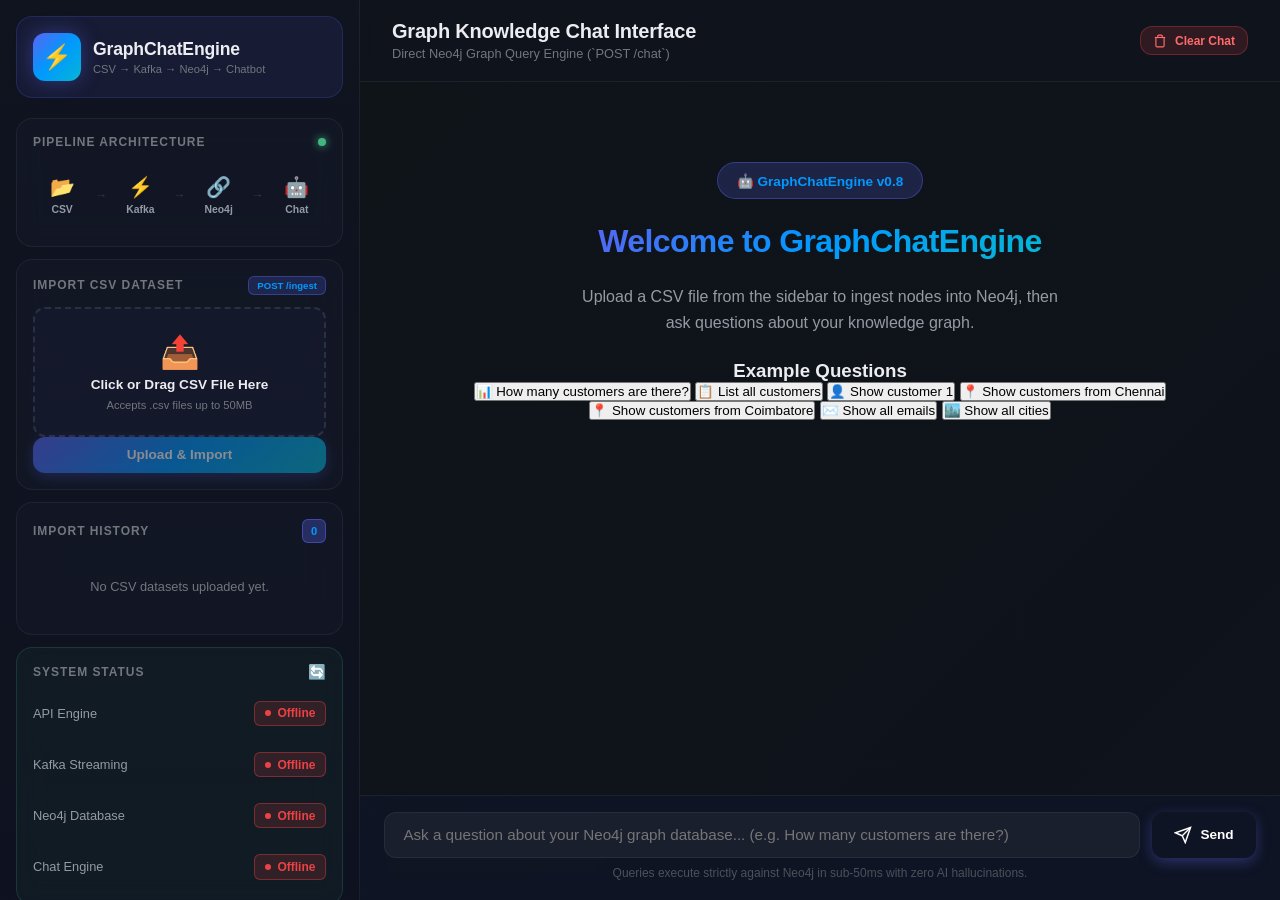
==== commit 6614b20e: "update UI" ====
--- a/ui/index.html
+++ b/ui/index.html
@@ -4,9 +4,9 @@
   <meta charset="UTF-8" />
   <meta name="viewport" content="width=device-width, initial-scale=1.0" />
   <meta name="description" content="GraphChatEngine – CSV → Kafka → Neo4j Knowledge Graph Chatbot & Dashboard" />
-  <title>GraphChatEngine | Real-Time Knowledge Graph Dashboard</title>
+  <title>GraphChatEngine | Premium Knowledge Graph Chat</title>
   
-  <!-- Google Fonts: Inter -->
+  <!-- Google Fonts: Inter + Geist -->
   <link rel="preconnect" href="https://fonts.googleapis.com">
   <link rel="preconnect" href="https://fonts.gstatic.com" crossorigin>
   <link href="https://fonts.googleapis.com/css2?family=Inter:wght@300;400;500;600;700;800&display=swap" rel="stylesheet">
--- a/ui/style.css
+++ b/ui/style.css
@@ -1,37 +1,58 @@
 /* =========================================================
-   GraphChatEngine – Professional Dashboard & Chat CSS
+   GraphChatEngine – Premium ChatBot UI (Claude/ChatGPT Style)
    ========================================================= */
 
 :root {
-  --bg-dark: #080c14;
-  --bg-sidebar: #0f172a;
-  --bg-card: rgba(30, 41, 59, 0.65);
-  --bg-card-hover: rgba(30, 41, 59, 0.9);
-  --bg-input: #1e293b;
+  /* Premium Dark Theme */
+  --bg-dark: #0a0e27;
+  --bg-sidebar: #10141f;
+  --bg-main: #0f1419;
+  --bg-card: rgba(20, 25, 40, 0.6);
+  --bg-card-hover: rgba(20, 25, 40, 0.95);
+  --bg-input: #1a1f2e;
+  --bg-message-user: linear-gradient(135deg, #5865f2 0%, #4752c4 100%);
+  --bg-message-bot: rgba(30, 41, 59, 0.8);
   
-  --border-color: rgba(255, 255, 255, 0.08);
-  --border-active: rgba(99, 102, 241, 0.5);
+  /* Borders & Accents */
+  --border-color: rgba(255, 255, 255, 0.06);
+  --border-light: rgba(255, 255, 255, 0.1);
+  --border-active: rgba(88, 101, 242, 0.5);
   
-  --primary-accent: #6366f1;
-  --secondary-accent: #3b82f6;
-  --cyan-accent: #06b6d4;
-  --purple-accent: #8b5cf6;
+  /* Primary Colors */
+  --primary: #5865f2;
+  --primary-dark: #4752c4;
+  --accent-blue: #0099ff;
+  --accent-cyan: #06b6d4;
+  --accent-purple: #7c3aed;
+  --accent-gradient: linear-gradient(135deg, #5865f2 0%, #0099ff 50%, #06b6d4 100%);
   
-  --gradient-main: linear-gradient(135deg, #6366f1 0%, #3b82f6 50%, #06b6d4 100%);
-  --gradient-user: linear-gradient(135deg, #4f46e5 0%, #2563eb 100%);
+  /* Text Colors */
+  --text-primary: #ececf1;
+  --text-secondary: #949ba4;
+  --text-tertiary: #72767d;
+  --text-muted: #4e505b;
   
-  --text-main: #f8fafc;
-  --text-sub: #94a3b8;
-  --text-muted: #64748b;
+  /* Status Colors */
+  --status-success: #57f287;
+  --status-warning: #faa61a;
+  --status-error: #ed4245;
+  --status-online: #43b581;
   
-  --status-online: #10b981;
-  --status-warning: #f59e0b;
-  --status-offline: #ef4444;
+  /* Shadows */
+  --shadow-sm: 0 2px 8px rgba(0, 0, 0, 0.3);
+  --shadow-md: 0 4px 16px rgba(0, 0, 0, 0.4);
+  --shadow-lg: 0 8px 32px rgba(0, 0, 0, 0.5);
   
-  --font: 'Inter', system-ui, -apple-system, sans-serif;
+  /* Sizing */
+  --radius-xs: 0.375rem;
+  --radius-sm: 0.5rem;
+  --radius-md: 0.75rem;
   --radius-lg: 1rem;
-  --radius-md: 0.75rem;
-  --radius-sm: 0.5rem;
+  --radius-xl: 1.25rem;
+  
+  /* Font */
+  --font: -apple-system, BlinkMacSystemFont, 'Segoe UI', 'Helvetica Neue', 'Lucida Grande', sans-serif;
+  --font-mono: 'Monaco', 'Courier New', monospace;
 }
 
 *, *::before, *::after {
@@ -45,148 +66,248 @@
   width: 100%;
   font-family: var(--font);
   background-color: var(--bg-dark);
-  color: var(--text-main);
+  color: var(--text-primary);
   overflow: hidden;
-}
-
-/* Dashboard Layout */
+  -webkit-font-smoothing: antialiased;
+  -moz-osx-font-smoothing: grayscale;
+}
+
+/* ========== LAYOUT ========== */
 .app-dashboard {
   display: flex;
   height: 100vh;
   width: 100vw;
 }
 
-/* ---------- LEFT SIDEBAR ---------- */
+/* ---------- SIDEBAR ---------- */
 .sidebar {
   width: 360px;
-  background-color: var(--bg-sidebar);
+  background: linear-gradient(180deg, var(--bg-sidebar) 0%, rgba(16, 20, 31, 0.8) 100%);
   border-right: 1px solid var(--border-color);
   display: flex;
   flex-direction: column;
-  padding: 1.25rem;
-  gap: 1rem;
+  padding: 1rem;
+  gap: 0.75rem;
   overflow-y: auto;
   flex-shrink: 0;
-}
-
-/* Brand */
+  backdrop-filter: blur(10px);
+}
+
+.sidebar::-webkit-scrollbar {
+  width: 6px;
+}
+
+.sidebar::-webkit-scrollbar-track {
+  background: transparent;
+}
+
+.sidebar::-webkit-scrollbar-thumb {
+  background: rgba(255, 255, 255, 0.1);
+  border-radius: 3px;
+}
+
+.sidebar::-webkit-scrollbar-thumb:hover {
+  background: rgba(255, 255, 255, 0.15);
+}
+
+/* Brand Header */
 .brand {
   display: flex;
   align-items: center;
   gap: 0.75rem;
-  padding-bottom: 0.5rem;
+  padding: 1rem;
+  border-radius: var(--radius-lg);
+  background: rgba(88, 101, 242, 0.1);
+  border: 1px solid rgba(88, 101, 242, 0.2);
+  margin-bottom: 0.5rem;
 }
 
 .brand-icon {
-  width: 44px;
-  height: 44px;
-  background: var(--gradient-main);
+  width: 48px;
+  height: 48px;
+  background: var(--accent-gradient);
   border-radius: var(--radius-md);
   display: flex;
   align-items: center;
   justify-content: center;
   font-size: 1.5rem;
-  box-shadow: 0 0 20px rgba(99, 102, 241, 0.35);
+  box-shadow: 0 0 20px rgba(88, 101, 242, 0.4);
+  flex-shrink: 0;
 }
 
 .brand-text h1 {
-  font-size: 1.25rem;
-  font-weight: 800;
-  letter-spacing: -0.02em;
+  font-size: 1.1rem;
+  font-weight: 700;
+  letter-spacing: -0.01em;
+  color: var(--text-primary);
 }
 
 .brand-text .subtitle {
-  font-size: 0.75rem;
-  color: var(--cyan-accent);
-  font-weight: 500;
-}
-
-/* Generic Card */
+  font-size: 0.7rem;
+  color: var(--text-tertiary);
+  margin-top: 0.15rem;
+}
+
+/* Cards */
 .card {
   background: var(--bg-card);
   backdrop-filter: blur(12px);
   border: 1px solid var(--border-color);
+  border-radius: var(--radius-lg);
+  padding: 1rem;
+  display: flex;
+  flex-direction: column;
+  gap: 0.75rem;
+  transition: all 0.3s ease;
+}
+
+.card:hover {
+  border-color: var(--border-light);
+  background: var(--bg-card-hover);
+}
+
+.card-header {
+  display: flex;
+  align-items: center;
+  justify-content: space-between;
+  gap: 0.5rem;
+}
+
+.card-header h3 {
+  font-size: 0.75rem;
+  text-transform: uppercase;
+  letter-spacing: 0.08em;
+  color: var(--text-tertiary);
+  font-weight: 700;
+}
+
+.badge-mini {
+  font-size: 0.6rem;
+  background: rgba(88, 101, 242, 0.2);
+  border: 1px solid rgba(88, 101, 242, 0.4);
+  color: var(--accent-blue);
+  padding: 0.2rem 0.5rem;
+  border-radius: var(--radius-xs);
+  font-weight: 700;
+  white-space: nowrap;
+}
+
+.count-badge {
+  display: inline-flex;
+  align-items: center;
+  justify-content: center;
+  width: 24px;
+  height: 24px;
+  background: rgba(88, 101, 242, 0.3);
+  border: 1px solid rgba(88, 101, 242, 0.5);
+  border-radius: 6px;
+  font-size: 0.7rem;
+  font-weight: 700;
+  color: var(--accent-blue);
+}
+
+/* Pipeline Flow */
+.pipeline-flow {
+  display: flex;
+  align-items: center;
+  justify-content: space-around;
+  padding: 0.5rem 0;
+  gap: 0.25rem;
+}
+
+.pipe-step {
+  display: flex;
+  flex-direction: column;
+  align-items: center;
+  gap: 0.3rem;
+  padding: 0.4rem 0.6rem;
   border-radius: var(--radius-md);
-  padding: 1rem;
-  display: flex;
-  flex-direction: column;
-  gap: 0.75rem;
-}
-
-.card-header {
-  display: flex;
-  align-items: center;
-  justify-content: space-between;
-}
-
-.card-header h3 {
-  font-size: 0.8rem;
-  text-transform: uppercase;
-  letter-spacing: 0.05em;
-  color: var(--text-sub);
-  font-weight: 600;
-}
-
-.badge-mini {
-  font-size: 0.65rem;
-  background: rgba(99, 102, 241, 0.15);
-  border: 1px solid rgba(99, 102, 241, 0.3);
-  color: var(--primary-accent);
-  padding: 0.15rem 0.4rem;
-  border-radius: 4px;
-  font-weight: 600;
-}
-
-/* Pipeline Status */
-.pipeline-flow {
-  display: flex;
-  align-items: center;
-  justify-content: space-between;
-  padding: 0.25rem 0;
-}
-
-.pipe-step {
-  display: flex;
-  flex-direction: column;
-  align-items: center;
-  gap: 0.2rem;
-  padding: 0.3rem 0.5rem;
-  border-radius: var(--radius-sm);
   transition: all 0.3s ease;
+  cursor: default;
+  flex: 1;
 }
 
 .pipe-step.active {
-  background: rgba(99, 102, 241, 0.25);
-  box-shadow: 0 0 12px rgba(99, 102, 241, 0.4);
-}
-
-.pipe-icon { font-size: 1.1rem; }
-.pipe-label { font-size: 0.7rem; color: var(--text-sub); font-weight: 500; }
-.pipe-arrow { font-size: 0.8rem; color: var(--text-muted); transition: color 0.3s; }
-.pipe-arrow.active { color: var(--cyan-accent); }
-
-/* File Drop Area */
+  background: rgba(88, 101, 242, 0.3);
+  box-shadow: inset 0 0 12px rgba(88, 101, 242, 0.2);
+}
+
+.pipe-icon { font-size: 1.25rem; }
+.pipe-label { font-size: 0.65rem; color: var(--text-secondary); font-weight: 600; }
+.pipe-arrow { font-size: 0.75rem; color: var(--text-muted); opacity: 0.6; }
+.pipe-arrow.active { color: var(--accent-cyan); opacity: 1; }
+
+/* Live Indicator */
+.live-dot {
+  display: inline-block;
+  width: 8px;
+  height: 8px;
+  background: var(--status-online);
+  border-radius: 50%;
+  box-shadow: 0 0 8px var(--status-online);
+}
+
+.pulse {
+  animation: pulse 2s infinite;
+}
+
+@keyframes pulse {
+  0% {
+    box-shadow: 0 0 0 0 rgba(67, 181, 129, 0.7);
+  }
+  70% {
+    box-shadow: 0 0 0 8px rgba(67, 181, 129, 0);
+  }
+  100% {
+    box-shadow: 0 0 0 0 rgba(67, 181, 129, 0);
+  }
+}
+
+/* File Upload Area */
 .file-drop-area {
   position: relative;
-  border: 2px dashed var(--border-color);
+  border: 2px dashed var(--border-light);
   border-radius: var(--radius-md);
-  padding: 1.25rem 1rem;
+  padding: 1.5rem 1rem;
   text-align: center;
   cursor: pointer;
   transition: all 0.2s ease;
-  background: rgba(255, 255, 255, 0.02);
-}
-
-.file-drop-area:hover, .file-drop-area.dragover {
-  border-color: var(--primary-accent);
-  background: rgba(99, 102, 241, 0.08);
+  background: rgba(88, 101, 242, 0.03);
+  overflow: hidden;
+}
+
+.file-drop-area::before {
+  content: '';
+  position: absolute;
+  top: 0;
+  left: 0;
+  right: 0;
+  bottom: 0;
+  background: var(--accent-gradient);
+  opacity: 0;
+  transition: opacity 0.2s ease;
+  pointer-events: none;
+}
+
+.file-drop-area:hover, 
+.file-drop-area.dragover {
+  border-color: var(--primary);
+  background: rgba(88, 101, 242, 0.1);
+}
+
+.file-drop-area.dragover::before {
+  opacity: 0.05;
 }
 
 .file-input {
   position: absolute;
-  top: 0; left: 0; width: 100%; height: 100%;
+  top: 0;
+  left: 0;
+  width: 100%;
+  height: 100%;
   opacity: 0;
   cursor: pointer;
+  z-index: 10;
 }
 
 .drop-content {
@@ -194,11 +315,30 @@
   flex-direction: column;
   align-items: center;
   gap: 0.4rem;
-}
-
-.upload-icon { font-size: 1.6rem; }
-.drop-text { font-size: 0.85rem; font-weight: 600; color: var(--text-main); }
-.drop-sub { font-size: 0.7rem; color: var(--text-muted); }
+  position: relative;
+  z-index: 1;
+}
+
+.upload-icon { 
+  font-size: 2rem;
+  animation: float 3s ease-in-out infinite;
+}
+
+@keyframes float {
+  0%, 100% { transform: translateY(0px); }
+  50% { transform: translateY(-4px); }
+}
+
+.drop-text { 
+  font-size: 0.85rem; 
+  font-weight: 600; 
+  color: var(--text-primary);
+}
+
+.drop-sub { 
+  font-size: 0.7rem; 
+  color: var(--text-tertiary);
+}
 
 /* Buttons */
 .btn {
@@ -210,337 +350,1052 @@
   border: none;
   cursor: pointer;
   transition: all 0.2s ease;
-  display: flex;
+  display: inline-flex;
   align-items: center;
   justify-content: center;
   gap: 0.5rem;
+  white-space: nowrap;
 }
 
 .btn-primary {
-  background: var(--gradient-main);
+  background: var(--accent-gradient);
   color: white;
-  box-shadow: 0 4px 14px rgba(99, 102, 241, 0.3);
+  box-shadow: 0 4px 14px rgba(88, 101, 242, 0.4);
+  width: 100%;
+  font-weight: 700;
 }
 
 .btn-primary:hover:not(:disabled) {
-  transform: translateY(-1px);
-  box-shadow: 0 6px 20px rgba(99, 102, 241, 0.5);
+  transform: translateY(-2px);
+  box-shadow: 0 6px 20px rgba(88, 101, 242, 0.6);
+}
+
+.btn-primary:active:not(:disabled) {
+  transform: translateY(0);
 }
 
 .btn-primary:disabled {
-  opacity: 0.4;
+  opacity: 0.5;
   cursor: not-allowed;
 }
 
 .btn-outline-sm {
   background: transparent;
-  border: 1px solid var(--border-color);
-  color: var(--text-sub);
+  border: 1px solid var(--border-light);
+  color: var(--text-secondary);
   font-size: 0.75rem;
   padding: 0.4rem 0.75rem;
   width: 100%;
+  border-radius: var(--radius-md);
 }
 
 .btn-outline-sm:hover {
-  border-color: var(--primary-accent);
-  color: var(--text-main);
+  border-color: var(--primary);
+  color: var(--text-primary);
+  background: rgba(88, 101, 242, 0.1);
 }
 
 .btn-secondary-sm {
-  background: rgba(239, 68, 68, 0.15);
-  border: 1px solid rgba(239, 68, 68, 0.3);
-  color: #fca5a5;
+  background: rgba(237, 66, 69, 0.15);
+  border: 1px solid rgba(237, 66, 69, 0.3);
+  color: #ff6b6b;
   font-size: 0.75rem;
   padding: 0.4rem 0.75rem;
+  font-weight: 600;
+  border-radius: var(--radius-md);
 }
 
 .btn-secondary-sm:hover {
-  background: rgba(239, 68, 68, 0.3);
-}
-
-/* Progress Bar */
+  background: rgba(237, 66, 69, 0.25);
+  border-color: rgba(237, 66, 69, 0.5);
+}
+
+/* Progress */
 .progress-container {
   display: flex;
   flex-direction: column;
-  gap: 0.3rem;
+  gap: 0.4rem;
 }
 
 .progress-status {
   display: flex;
   justify-content: space-between;
   font-size: 0.75rem;
-  color: var(--cyan-accent);
+  color: var(--accent-blue);
+  font-weight: 600;
 }
 
 .progress-track {
-  height: 6px;
+  height: 4px;
   background: var(--bg-input);
-  border-radius: 3px;
+  border-radius: 2px;
   overflow: hidden;
+  box-shadow: inset 0 0 4px rgba(0, 0, 0, 0.3);
 }
 
 .progress-bar {
   height: 100%;
   width: 0%;
-  background: var(--gradient-main);
+  background: var(--accent-gradient);
+  border-radius: 2px;
   transition: width 0.3s ease;
-}
-
-/* Upload Result Card */
+  box-shadow: 0 0 8px rgba(88, 101, 242, 0.6);
+}
+
+/* Upload Result */
 .upload-result {
-  background: rgba(16, 185, 129, 0.1);
-  border: 1px solid rgba(16, 185, 129, 0.3);
+  background: rgba(87, 242, 135, 0.1);
+  border: 1px solid rgba(87, 242, 135, 0.3);
   border-radius: var(--radius-md);
-  padding: 0.85rem;
-  display: flex;
-  flex-direction: column;
-  gap: 0.6rem;
+  padding: 1rem;
+  display: flex;
+  flex-direction: column;
+  gap: 0.75rem;
+  animation: slideIn 0.3s ease;
+}
+
+@keyframes slideIn {
+  from {
+    opacity: 0;
+    transform: translateY(10px);
+  }
+  to {
+    opacity: 1;
+    transform: translateY(0);
+  }
 }
 
 .result-header {
   display: flex;
-  align-items: center;
-  gap: 0.6rem;
-}
-
-.result-header h4 { font-size: 0.875rem; font-weight: 700; }
-.result-status { font-size: 0.7rem; color: var(--status-online); font-weight: 600; }
+  align-items: flex-start;
+  gap: 0.75rem;
+}
+
+.success-icon {
+  font-size: 1.5rem;
+  flex-shrink: 0;
+  animation: scaleIn 0.4s ease;
+}
+
+@keyframes scaleIn {
+  from {
+    transform: scale(0.5);
+    opacity: 0;
+  }
+  to {
+    transform: scale(1);
+    opacity: 1;
+  }
+}
+
+.result-header h4 {
+  font-size: 0.9rem;
+  font-weight: 700;
+  color: var(--text-primary);
+}
+
+.result-status {
+  font-size: 0.75rem;
+  color: var(--status-success);
+  font-weight: 600;
+  display: block;
+  margin-top: 0.2rem;
+}
 
 .result-details {
-  font-size: 0.75rem;
-  display: flex;
-  flex-direction: column;
-  gap: 0.25rem;
-}
-
-.res-row { display: flex; justify-content: space-between; color: var(--text-sub); }
-.res-row code { background: rgba(0,0,0,0.3); padding: 0.1rem 0.3rem; border-radius: 3px; color: var(--cyan-accent); }
+  display: flex;
+  flex-direction: column;
+  gap: 0.4rem;
+  font-size: 0.8rem;
+}
+
+.res-row {
+  display: flex;
+  justify-content: space-between;
+  align-items: center;
+  color: var(--text-secondary);
+}
+
+.res-row strong {
+  color: var(--text-primary);
+  font-weight: 700;
+}
+
+.res-row code {
+  font-family: var(--font-mono);
+  font-size: 0.7rem;
+  background: rgba(0, 0, 0, 0.3);
+  padding: 0.2rem 0.4rem;
+  border-radius: var(--radius-xs);
+  color: var(--accent-blue);
+}
 
 /* Dataset Summary */
+.dataset-summary {
+  border: 1px solid rgba(6, 182, 212, 0.3);
+  background: rgba(6, 182, 212, 0.08);
+}
+
 .summary-grid {
   display: grid;
   grid-template-columns: 1fr 1fr;
+  gap: 0.75rem;
+}
+
+.summary-item {
+  display: flex;
+  flex-direction: column;
+  gap: 0.25rem;
+}
+
+.summary-item .lbl {
+  font-size: 0.7rem;
+  color: var(--text-tertiary);
+  font-weight: 600;
+  text-transform: uppercase;
+  letter-spacing: 0.05em;
+}
+
+.summary-item strong {
+  font-size: 0.95rem;
+  color: var(--accent-cyan);
+  font-weight: 700;
+}
+
+/* ========== MESSAGES & CHAT INPUT ========== */
+.message {
+  display: flex;
+  gap: 0.75rem;
+  opacity: 0;
+  animation: messageEnter 0.4s ease forwards;
+  max-width: 90%;
+}
+
+@keyframes messageEnter {
+  from {
+    opacity: 0;
+    transform: translateY(10px);
+  }
+  to {
+    opacity: 1;
+    transform: translateY(0);
+  }
+}
+
+.message.user {
+  align-self: flex-end;
+}
+
+.message.bot {
+  align-self: flex-start;
+}
+
+.message-avatar {
+  width: 36px;
+  height: 36px;
+  border-radius: 50%;
+  display: flex;
+  align-items: center;
+  justify-content: center;
+  font-size: 1rem;
+  flex-shrink: 0;
+  background: rgba(88, 101, 242, 0.2);
+  border: 1px solid rgba(88, 101, 242, 0.3);
+}
+
+.message.user .message-avatar {
+  background: var(--accent-gradient);
+  border: none;
+  order: 2;
+}
+
+.message-content {
+  display: flex;
+  flex-direction: column;
+  gap: 0.3rem;
+}
+
+.message.user .message-content {
+  order: 1;
+}
+
+.message-bubble {
+  padding: 0.85rem 1.1rem;
+  border-radius: var(--radius-lg);
+  word-wrap: break-word;
+  font-size: 0.95rem;
+  line-height: 1.5;
+}
+
+.message.user .message-bubble {
+  background: var(--bg-message-user);
+  color: white;
+  border-radius: 1.2rem 0.3rem 1.2rem 1.2rem;
+  box-shadow: 0 2px 8px rgba(88, 101, 242, 0.3);
+}
+
+.message.bot .message-bubble {
+  background: var(--bg-message-bot);
+  color: var(--text-primary);
+  border: 1px solid var(--border-light);
+  border-radius: 0.3rem 1.2rem 1.2rem 1.2rem;
+}
+
+.message-time {
+  font-size: 0.7rem;
+  color: var(--text-muted);
+  margin-top: 0.2rem;
+}
+
+.typing-indicator {
+  display: flex;
+  gap: 0.3rem;
+  padding: 0.75rem 1rem;
+}
+
+.typing-dot {
+  width: 6px;
+  height: 6px;
+  background: var(--text-secondary);
+  border-radius: 50%;
+  animation: typingAnimation 1.4s infinite;
+}
+
+.typing-dot:nth-child(2) {
+  animation-delay: 0.2s;
+}
+
+.typing-dot:nth-child(3) {
+  animation-delay: 0.4s;
+}
+
+@keyframes typingAnimation {
+  0%, 60%, 100% {
+    transform: translateY(0);
+  }
+  30% {
+    transform: translateY(-8px);
+  }
+}
+
+/* Input Area */
+.input-area {
+  padding: 1.5rem 2rem;
+  border-top: 1px solid var(--border-color);
+  background: rgba(16, 20, 31, 0.6);
+  backdrop-filter: blur(10px);
+  flex-shrink: 0;
+}
+
+.input-wrapper {
+  display: flex;
+  gap: 0.75rem;
+  max-width: 1000px;
+  margin: 0 auto;
+}
+
+.input-field {
+  flex: 1;
+  background: var(--bg-input);
+  border: 1px solid var(--border-light);
+  border-radius: var(--radius-lg);
+  padding: 0.85rem 1.1rem;
+  font-family: inherit;
+  font-size: 0.95rem;
+  color: var(--text-primary);
+  resize: none;
+  max-height: 120px;
+  transition: all 0.2s ease;
+}
+
+.input-field::placeholder {
+  color: var(--text-muted);
+}
+
+.input-field:focus {
+  outline: none;
+  border-color: var(--primary);
+  background: var(--bg-input);
+  box-shadow: 0 0 0 2px rgba(88, 101, 242, 0.2);
+}
+
+.send-btn {
+  width: 44px;
+  height: 44px;
+  display: flex;
+  align-items: center;
+  justify-content: center;
+  background: var(--accent-gradient);
+  border: none;
+  border-radius: var(--radius-lg);
+  color: white;
+  cursor: pointer;
+  transition: all 0.2s ease;
+  flex-shrink: 0;
+  font-size: 1.1rem;
+  box-shadow: 0 2px 8px rgba(88, 101, 242, 0.3);
+}
+
+.send-btn:hover:not(:disabled) {
+  transform: translateY(-2px);
+  box-shadow: 0 4px 12px rgba(88, 101, 242, 0.4);
+}
+
+.send-btn:disabled {
+  opacity: 0.5;
+  cursor: not-allowed;
+}
+
+/* ========== RESPONSIVE DESIGN ========== */
+@media (max-width: 1024px) {
+  .app-dashboard {
+    flex-direction: column;
+  }
+
+  .sidebar {
+    width: 100%;
+    height: auto;
+    max-height: 45vh;
+    border-right: none;
+    border-bottom: 1px solid var(--border-color);
+    padding: 1rem;
+  }
+
+  .sidebar-content {
+    display: grid;
+    grid-template-columns: 1fr 1fr;
+    gap: 1rem;
+    overflow-y: auto;
+  }
+
+  .main-chat {
+    height: 55vh;
+  }
+
+  .message {
+    max-width: 85%;
+  }
+}
+
+@media (max-width: 768px) {
+  .sidebar {
+    width: 100%;
+    height: auto;
+    border-bottom: 1px solid var(--border-color);
+  }
+
+  .sidebar-content {
+    display: flex;
+    flex-direction: column;
+    gap: 1rem;
+  }
+
+  .chat-header {
+    padding: 1rem 1.5rem;
+  }
+
+  .message {
+    max-width: 95%;
+  }
+
+  .input-area {
+    padding: 1rem 1.5rem;
+  }
+
+  .welcome-screen {
+    padding: 2rem 1rem;
+  }
+
+  .summary-grid {
+    grid-template-columns: 1fr;
+  }
+}
+
+@media (max-width: 480px) {
+  .chat-header {
+    flex-direction: column;
+    align-items: flex-start;
+    padding: 1rem;
+    gap: 0.5rem;
+  }
+
+  .message {
+    max-width: 100%;
+  }
+
+  .input-area {
+    padding: 0.75rem 1rem;
+  }
+
+  .input-wrapper {
+    flex-direction: column;
+  }
+
+  .send-btn {
+    width: 100%;
+  }
+}
+
+/* ========== UTILITY CLASSES ========== */
+.hidden {
+  display: none !important;
+}
+
+.text-center {
+  text-align: center;
+}
+
+.text-muted {
+  color: var(--text-muted);
+}
+
+.mt-1 { margin-top: 0.5rem; }
+.mt-2 { margin-top: 1rem; }
+.mt-3 { margin-top: 1.5rem; }
+
+.mb-1 { margin-bottom: 0.5rem; }
+.mb-2 { margin-bottom: 1rem; }
+.mb-3 { margin-bottom: 1.5rem; }
+
+.gap-1 { gap: 0.5rem; }
+.gap-2 { gap: 1rem; }
+.gap-3 { gap: 1.5rem; }
+
+.flex-center {
+  display: flex;
+  align-items: center;
+  justify-content: center;
+}
+
+.opacity-50 { opacity: 0.5; }
+.opacity-75 { opacity: 0.75; }
+
+.summary-item {
+  display: flex;
+  flex-direction: column;
+  gap: 0.25rem;
+}
+
+.summary-item .lbl {
+  font-size: 0.7rem;
+  color: var(--text-tertiary);
+  font-weight: 600;
+  text-transform: uppercase;
+  letter-spacing: 0.05em;
+}
+
+.summary-item strong {
+  font-size: 0.95rem;
+  color: var(--accent-cyan);
+  font-weight: 700;
+}
+
+/* History */
+.history-list {
+  display: flex;
+  flex-direction: column;
   gap: 0.5rem;
-}
-
-.summary-item {
-  background: rgba(255,255,255,0.03);
-  border: 1px solid var(--border-color);
-  padding: 0.5rem 0.6rem;
+  max-height: 200px;
+  overflow-y: auto;
+}
+
+.history-list::-webkit-scrollbar {
+  width: 4px;
+}
+
+.history-list::-webkit-scrollbar-thumb {
+  background: rgba(255, 255, 255, 0.1);
+  border-radius: 2px;
+}
+
+.history-item {
+  display: flex;
+  align-items: center;
+  justify-content: space-between;
+  padding: 0.6rem;
+  background: rgba(88, 101, 242, 0.08);
+  border: 1px solid rgba(88, 101, 242, 0.2);
   border-radius: var(--radius-sm);
-  display: flex;
-  flex-direction: column;
-}
-
-.summary-item .lbl { font-size: 0.65rem; color: var(--text-muted); }
-.summary-item strong { font-size: 0.8rem; color: var(--text-main); }
-
-/* Import History */
-.history-card { flex: 1; min-height: 140px; }
-
-.history-list {
-  display: flex;
-  flex-direction: column;
+  font-size: 0.8rem;
+  transition: all 0.2s ease;
+  cursor: pointer;
+}
+
+.history-item:hover {
+  background: rgba(88, 101, 242, 0.15);
+  border-color: rgba(88, 101, 242, 0.4);
+}
+
+.history-item-name {
+  color: var(--text-primary);
+  font-weight: 600;
+  white-space: nowrap;
+  overflow: hidden;
+  text-overflow: ellipsis;
+  flex: 1;
+}
+
+.history-item-time {
+  color: var(--text-tertiary);
+  font-size: 0.7rem;
+  flex-shrink: 0;
+}
+
+.empty-history {
+  text-align: center;
+  padding: 1.5rem 0.5rem;
+  color: var(--text-tertiary);
+  font-size: 0.8rem;
+}
+
+/* Status */
+.status-card {
+  border: 1px solid rgba(67, 181, 129, 0.2);
+  background: rgba(67, 181, 129, 0.05);
+}
+
+.status-list {
+  display: flex;
+  flex-direction: column;
+  gap: 0.6rem;
+}
+
+.status-row {
+  display: flex;
+  align-items: center;
+  justify-content: space-between;
+  font-size: 0.8rem;
+  padding: 0.5rem 0;
+}
+
+.status-row > span:first-child {
+  color: var(--text-secondary);
+  font-weight: 500;
+}
+
+.st-badge {
+  display: inline-flex;
+  align-items: center;
   gap: 0.4rem;
-  max-height: 180px;
-  overflow-y: auto;
-}
-
-.history-item {
-  background: rgba(255, 255, 255, 0.03);
-  border: 1px solid var(--border-color);
-  border-radius: var(--radius-sm);
-  padding: 0.5rem 0.65rem;
-  display: flex;
-  align-items: center;
-  justify-content: space-between;
   font-size: 0.75rem;
-}
-
-.hist-name { font-weight: 600; color: var(--text-main); }
-.hist-sub { font-size: 0.65rem; color: var(--text-muted); }
-.empty-history { font-size: 0.75rem; color: var(--text-muted); text-align: center; padding: 1rem 0; }
-
-/* Status Monitors */
-.status-list { display: flex; flex-direction: column; gap: 0.35rem; }
-
-.status-row {
-  display: flex;
-  align-items: center;
-  justify-content: space-between;
-  font-size: 0.75rem;
-  color: var(--text-sub);
-}
-
-.st-badge {
-  display: flex;
-  align-items: center;
-  gap: 0.35rem;
-  font-size: 0.7rem;
-  font-weight: 600;
+  font-weight: 700;
+  padding: 0.3rem 0.6rem;
+  border-radius: var(--radius-xs);
+  border: 1px solid;
+}
+
+.st-badge.online {
+  background: rgba(67, 181, 129, 0.15);
+  border-color: rgba(67, 181, 129, 0.4);
+  color: var(--status-online);
+}
+
+.st-badge.offline {
+  background: rgba(237, 66, 69, 0.15);
+  border-color: rgba(237, 66, 69, 0.4);
+  color: var(--status-error);
 }
 
 .st-badge .dot {
-  width: 7px;
-  height: 7px;
+  display: inline-block;
+  width: 6px;
+  height: 6px;
   border-radius: 50%;
-  background: var(--status-offline);
-}
-
-.st-badge.online .dot { background: var(--status-online); box-shadow: 0 0 6px var(--status-online); }
-.st-badge.online { color: var(--status-online); }
-.st-badge.offline { color: var(--status-offline); }
-
-/* ---------- RIGHT MAIN CHAT AREA ---------- */
+  background: currentColor;
+}
+
+.st-badge.online .dot {
+  animation: pulse 2s infinite;
+}
+
+.refresh-icon {
+  cursor: pointer;
+  font-size: 0.9rem;
+  transition: all 0.3s ease;
+}
+
+.refresh-icon:hover {
+  transform: rotate(180deg);
+}
+
+/* Hidden State */
+.hidden {
+  display: none !important;
+}
+
+/* ========== MAIN CHAT AREA ========== */
 .main-chat {
   flex: 1;
   display: flex;
   flex-direction: column;
-  background-color: var(--bg-dark);
-}
-
+  background: linear-gradient(135deg, var(--bg-main) 0%, rgba(15, 20, 25, 0.8) 100%);
+  overflow: hidden;
+}
+
+/* Chat Header */
 .chat-header {
-  height: 64px;
-  padding: 0 1.5rem;
+  display: flex;
+  align-items: center;
+  justify-content: space-between;
+  padding: 1.25rem 2rem;
   border-bottom: 1px solid var(--border-color);
-  display: flex;
-  align-items: center;
-  justify-content: space-between;
-  background: rgba(15, 23, 42, 0.6);
+  background: rgba(16, 20, 31, 0.6);
   backdrop-filter: blur(10px);
-}
-
-.header-left h2 { font-size: 1.1rem; font-weight: 700; }
-.header-sub { font-size: 0.75rem; color: var(--text-sub); }
-
-/* Chat Log Area */
+  flex-shrink: 0;
+}
+
+.header-left {
+  display: flex;
+  flex-direction: column;
+  gap: 0.2rem;
+}
+
+.header-left h2 {
+  font-size: 1.25rem;
+  font-weight: 700;
+  letter-spacing: -0.01em;
+  color: var(--text-primary);
+}
+
+.header-sub {
+  font-size: 0.8rem;
+  color: var(--text-tertiary);
+  font-weight: 500;
+}
+
+.header-actions {
+  display: flex;
+  gap: 0.75rem;
+}
+
+/* Chat Log */
 .chat-log {
   flex: 1;
   overflow-y: auto;
-  padding: 1.5rem;
-  display: flex;
-  flex-direction: column;
-  gap: 1.25rem;
+  overflow-x: hidden;
+  padding: 2rem;
+  display: flex;
+  flex-direction: column;
+  gap: 1rem;
+}
+
+.chat-log::-webkit-scrollbar {
+  width: 8px;
+}
+
+.chat-log::-webkit-scrollbar-track {
+  background: transparent;
+}
+
+.chat-log::-webkit-scrollbar-thumb {
+  background: rgba(255, 255, 255, 0.1);
+  border-radius: 4px;
+}
+
+.chat-log::-webkit-scrollbar-thumb:hover {
+  background: rgba(255, 255, 255, 0.15);
 }
 
 /* Welcome Screen */
 .welcome-screen {
+  display: flex;
+  flex-direction: column;
+  align-items: center;
+  justify-content: center;
+  gap: 1.5rem;
+  padding: 3rem 2rem;
+  text-align: center;
+  opacity: 0;
+  animation: fadeIn 0.6s ease 0.2s forwards;
+}
+
+@keyframes fadeIn {
+  from {
+    opacity: 0;
+    transform: translateY(10px);
+  }
+  to {
+    opacity: 1;
+    transform: translateY(0);
+  }
+}
+
+.welcome-badge {
+  display: inline-block;
+  padding: 0.6rem 1.2rem;
+  background: rgba(88, 101, 242, 0.2);
+  border: 1px solid rgba(88, 101, 242, 0.4);
+  border-radius: var(--radius-xl);
+  font-size: 0.85rem;
+  font-weight: 700;
+  color: var(--accent-blue);
+}
+
+.welcome-screen h2 {
+  font-size: 2rem;
+  font-weight: 800;
+  letter-spacing: -0.02em;
+  background: var(--accent-gradient);
+  -webkit-background-clip: text;
+  -webkit-text-fill-color: transparent;
+  background-clip: text;
+  max-width: 500px;
+}
+
+.welcome-screen p {
+  font-size: 1rem;
+  color: var(--text-secondary);
+  max-width: 500px;
+  line-height: 1.6;
+}
+
+.welcome-prompts {
+  display: grid;
+  grid-template-columns: repeat(auto-fit, minmax(200px, 1fr));
+  gap: 0.75rem;
+  width: 100%;
+  max-width: 500px;
+  margin-top: 1rem;
+}
+
+.prompt-card {
+  padding: 1rem;
   background: var(--bg-card);
-  backdrop-filter: blur(12px);
   border: 1px solid var(--border-color);
   border-radius: var(--radius-lg);
-  padding: 2rem;
-  max-width: 720px;
-  margin: 1.5rem auto;
-  box-shadow: 0 12px 36px rgba(0, 0, 0, 0.4);
-  animation: fadeIn 0.4s ease;
-}
-
-.welcome-badge {
-  display: inline-block;
+  cursor: pointer;
+  transition: all 0.2s ease;
+  text-align: left;
+}
+
+.prompt-card:hover {
+  border-color: var(--primary);
+  background: var(--bg-card-hover);
+  transform: translateY(-2px);
+}
+
+.prompt-card-title {
+  font-size: 0.9rem;
+  font-weight: 700;
+  color: var(--text-primary);
+  margin-bottom: 0.3rem;
+}
+
+.prompt-card-desc {
   font-size: 0.75rem;
-  font-weight: 600;
-  color: var(--cyan-accent);
-  background: rgba(6, 182, 212, 0.1);
-  padding: 0.25rem 0.6rem;
-  border-radius: 20px;
-  border: 1px solid rgba(6, 182, 212, 0.3);
-  margin-bottom: 0.75rem;
-}
-
-.welcome-screen h2 { font-size: 1.5rem; font-weight: 800; margin-bottom: 0.4rem; }
-.welcome-screen p { color: var(--text-sub); font-size: 0.95rem; margin-bottom: 1.5rem; line-height: 1.5; }
-
-.welcome-examples h3 { font-size: 0.8rem; text-transform: uppercase; color: var(--text-muted); margin-bottom: 0.75rem; }
-
-.chips-grid {
-  display: grid;
-  grid-template-columns: repeat(auto-fit, minmax(220px, 1fr));
-  gap: 0.6rem;
-}
-
-.chip-btn {
-  background: rgba(255, 255, 255, 0.03);
-  border: 1px solid var(--border-color);
+  color: var(--text-tertiary);
+}
+
+/* Messages */
+.message {
+  display: flex;
+  gap: 0.75rem;
+  opacity: 0;
+  animation: messageEnter 0.4s ease forwards;
+  max-width: 90%;
+}
+
+@keyframes messageEnter {
+  from {
+    opacity: 0;
+    transform: translateY(10px);
+  }
+  to {
+    opacity: 1;
+    transform: translateY(0);
+  }
+}
+
+.message.user {
+  align-self: flex-end;
+}
+
+.message.bot {
+  align-self: flex-start;
+}
+
+.message-avatar {
+  width: 36px;
+  height: 36px;
+  border-radius: 50%;
+  display: flex;
+  align-items: center;
+  justify-content: center;
+  font-size: 1rem;
+  flex-shrink: 0;
+  background: rgba(88, 101, 242, 0.2);
+  border: 1px solid rgba(88, 101, 242, 0.3);
+}
+
+.message.user .message-avatar {
+  background: var(--accent-gradient);
+  border: none;
+  order: 2;
+}
+
+.message-content {
+  display: flex;
+  flex-direction: column;
+  gap: 0.3rem;
+}
+
+.message.user .message-content {
+  order: 1;
+}
+
+.message-bubble {
+  padding: 0.85rem 1.1rem;
+  border-radius: var(--radius-lg);
+  word-wrap: break-word;
+  font-size: 0.95rem;
+  line-height: 1.5;
+}
+
+.message.user .message-bubble {
+  background: var(--bg-message-user);
+  color: white;
+  border-radius: 1.2rem 0.3rem 1.2rem 1.2rem;
+  box-shadow: 0 2px 8px rgba(88, 101, 242, 0.3);
+}
+
+.message.bot .message-bubble {
+  background: var(--bg-message-bot);
+  color: var(--text-primary);
+  border: 1px solid var(--border-light);
+  border-radius: 0.3rem 1.2rem 1.2rem 1.2rem;
+}
+
+.message-time {
+  font-size: 0.7rem;
+  color: var(--text-muted);
+  margin-top: 0.2rem;
+}
+
+/* Code blocks in messages */
+.message-bubble code {
+  background: rgba(0, 0, 0, 0.3);
+  padding: 0.2rem 0.4rem;
+  border-radius: var(--radius-xs);
+  font-family: var(--font-mono);
+  font-size: 0.85em;
+}
+
+.message-bubble pre {
+  background: rgba(0, 0, 0, 0.4);
+  padding: 0.75rem;
   border-radius: var(--radius-md);
-  padding: 0.65rem 0.85rem;
-  color: var(--text-main);
-  font-size: 0.825rem;
+  overflow-x: auto;
+  margin: 0.5rem 0;
+  font-family: var(--font-mono);
+  font-size: 0.8rem;
+}
+
+/* Typing Indicator */
+.typing-indicator {
+  display: flex;
+  gap: 0.3rem;
+  padding: 0.75rem 1rem;
+}
+
+.typing-dot {
+  width: 6px;
+  height: 6px;
+  background: var(--text-secondary);
+  border-radius: 50%;
+  animation: typingAnimation 1.4s infinite;
+}
+
+.typing-dot:nth-child(2) {
+  animation-delay: 0.2s;
+}
+
+.typing-dot:nth-child(3) {
+  animation-delay: 0.4s;
+}
+
+@keyframes typingAnimation {
+  0%, 60%, 100% {
+    transform: translateY(0);
+  }
+  30% {
+    transform: translateY(-8px);
+  }
+}
+
+/* Input Area */
+.input-area {
+  padding: 1.5rem 2rem;
+  border-top: 1px solid var(--border-color);
+  background: rgba(16, 20, 31, 0.6);
+  backdrop-filter: blur(10px);
+  flex-shrink: 0;
+}
+
+.input-wrapper {
+  display: flex;
+  gap: 0.75rem;
+  max-width: 1000px;
+  margin: 0 auto;
+}
+
+.input-field {
+  flex: 1;
+  background: var(--bg-input);
+  border: 1px solid var(--border-light);
+  border-radius: var(--radius-lg);
+  padding: 0.85rem 1.1rem;
   font-family: inherit;
+  font-size: 0.95rem;
+  color: var(--text-primary);
+  resize: none;
+  max-height: 120px;
+  transition: all 0.2s ease;
+}
+
+.input-field::placeholder {
+  color: var(--text-muted);
+}
+
+.input-field:focus {
+  outline: none;
+  border-color: var(--primary);
+  background: var(--bg-input);
+  box-shadow: 0 0 0 2px rgba(88, 101, 242, 0.2);
+}
+
+.input-field:focus-visible {
+  outline: none;
+}
+
+.send-btn {
+  width: 44px;
+  height: 44px;
+  display: flex;
+  align-items: center;
+  justify-content: center;
+  background: var(--accent-gradient);
+  border: none;
+  border-radius: var(--radius-lg);
+  color: white;
   cursor: pointer;
-  text-align: left;
-  display: flex;
-  align-items: center;
-  gap: 0.6rem;
   transition: all 0.2s ease;
-}
-
-.chip-btn:hover {
-  background: rgba(99, 102, 241, 0.15);
-  border-color: var(--primary-accent);
+  flex-shrink: 0;
+  font-size: 1.1rem;
+  box-shadow: 0 2px 8px rgba(88, 101, 242, 0.3);
+}
+
+.send-btn:hover:not(:disabled) {
   transform: translateY(-2px);
-}
-
-.chip-icon { font-size: 1rem; }
-
-/* Message Row & Bubbles */
-.msg-row {
-  display: flex;
-  gap: 0.75rem;
-  max-width: 82%;
-  animation: messageSlide 0.3s cubic-bezier(0.16, 1, 0.3, 1);
-}
-
-.msg-row.user { align-self: flex-end; flex-direction: row-reverse; }
-.msg-row.bot { align-self: flex-start; }
-
-.avatar {
-  width: 36px; height: 36px;
-  border-radius: 50%;
-  display: flex; align-items: center; justify-content: center;
-  font-size: 1rem; flex-shrink: 0;
-}
-
-.user .avatar { background: var(--secondary-accent); }
-.bot .avatar { background: var(--gradient-main); }
-
-.bubble-wrap { display: flex; flex-direction: column; gap: 0.25rem; }
-.user .bubble-wrap { align-items: flex-end; }
-.bot .bubble-wrap { align-items: flex-start; }
-
-.bubble {
-  padding: 0.85rem 1.15rem;
-  border-radius: 1.25rem;
-  font-size: 0.925rem;
-  line-height: 1.5;
-  white-space: pre-wrap;
-  word-break: break-word;
-  box-shadow: 0 4px 14px rgba(0, 0, 0, 0.2);
-}
-
-.user .bubble {
-  background: var(--gradient-user);
-  color: white;
-  border-bottom-right-radius: 0.25rem;
-}
-
-.bot .bubble {
-  background: var(--bg-card-solid);
-  color: var(--text-main);
-  border: 1px solid var(--border-color);
-  border-bottom-left-radius: 0.25rem;
-}
-
-.msg-time { font-size: 0.7rem; color: var(--text-muted); padding: 0 0.25rem; }
-
-/* Typing Indicator */
-.typing-wrap {
-  display: flex; align-items: center; gap: 5px;
-  padding: 0.75rem 1rem;
-  background: var(--bg-card);
-  border: 1px solid var(--border-color);
-  border-radius: 1.25rem;
-  border-bottom-left-radius: 0.25rem;
+  box-shadow: 0 4px 12px rgba(88, 101, 242, 0.4);
+}
+
+.send-btn:active:not(:disabled) {
+  transform: translateY(0);
+}
+
+.send-btn:disabled {
+  opacity: 0.5;
+  cursor: not-allowed;
 }
 
 .typing-dot {
